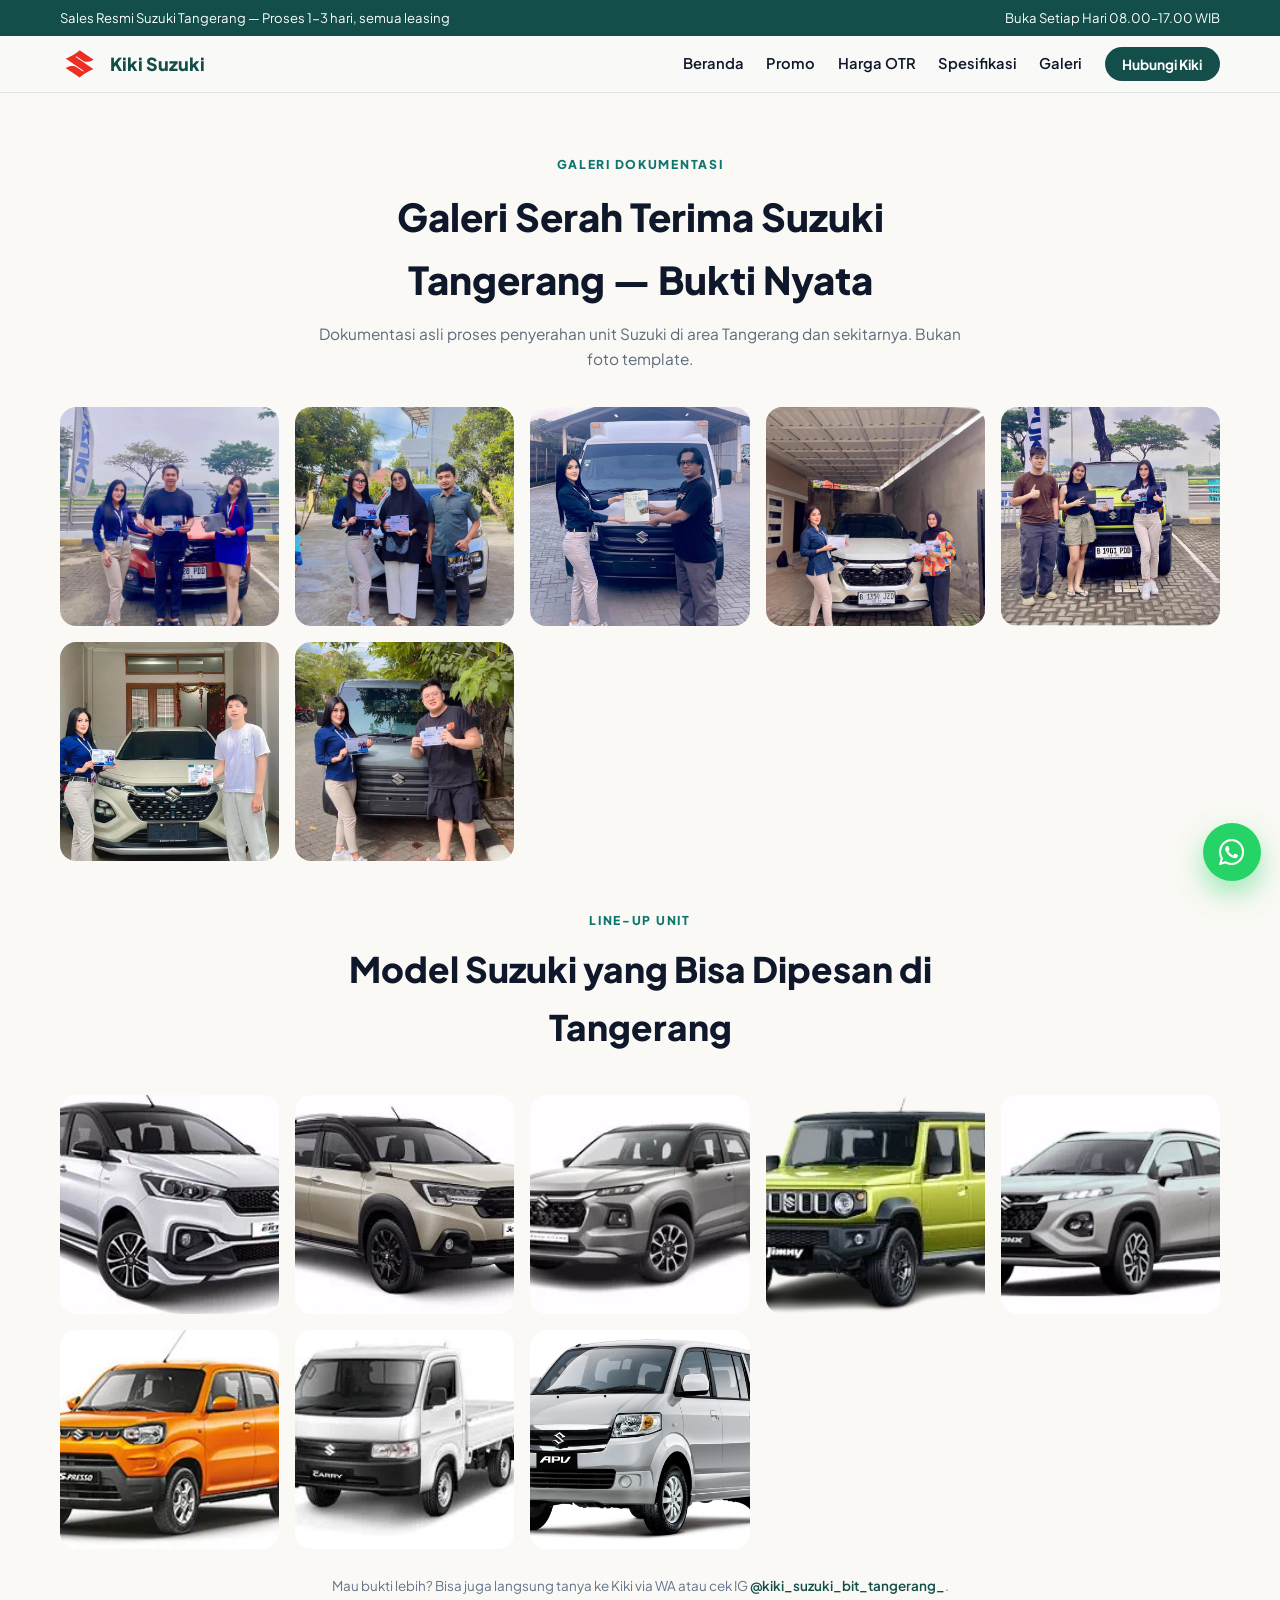
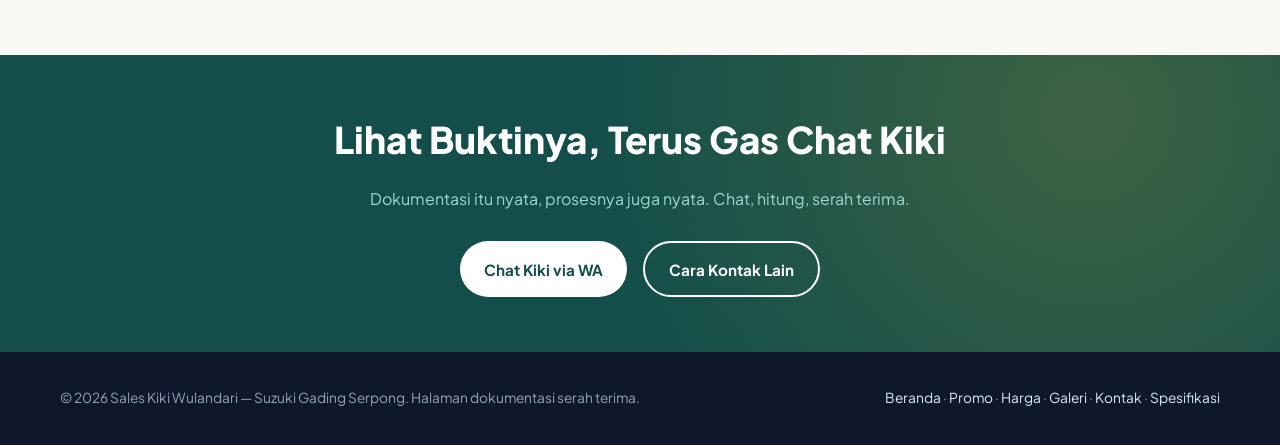
==== galeri/index.html @ 9ea6d1e5 "feat: final SEO & Fase 2 copywriting - title meta desc keywords + promo/harga/galeri/kontak updates " ====
<!DOCTYPE html>
<html lang="id">
<head>
    <meta charset="UTF-8" />
    <meta name="viewport" content="width=device-width, initial-scale=1.0"/>

    <title>Galeri Serah Terima Suzuki Tangerang | Kiki</title>
    <meta name="description" content="Galeri serah terima Suzuki Tangerang oleh sales resmi Kiki Wulandari. Bukti kredit nyata area Tangerang. WA 0812-9979-2420." />

    <meta property="og:title" content="Galeri Serah Terima Suzuki Tangerang - Kiki" />
    <meta property="og:description" content="Dokumentasi asli serah terima unit Suzuki Tangerang. Bukti nyata bareng Kiki Wulandari." />
    <meta property="og:image" content="https://suzukibuanaindomobiltrada.com/assets/img/bukti1.webp" />
    <meta property="og:url" content="https://suzukibuanaindomobiltrada.com/galeri/" />
    <meta property="og:type" content="website" />

    <meta name="keywords" content="galeri suzuki tangerang, bukti sales suzuki tangerang, serah terima suzuki tangerang, sales suzuki terpercaya, promo menarik, promo terbaru" />

    <meta name="geo.region" content="ID-BT" />
    <meta name="geo.placename" content="Tangerang, Banten" />
    <meta name="geo.position" content="-6.2489;106.6234" />
    <meta name="ICBM" content="-6.2489, 106.6234" />

    <link rel="canonical" href="https://suzukibuanaindomobiltrada.com/galeri/" />
    <meta name="robots" content="index, follow" />

    <link rel="icon" href="/assets/img/favicon.png" type="image/png">
    <link rel="apple-touch-icon" href="/assets/img/favicon.png">
    <link rel="shortcut icon" href="/assets/img/favicon.png" type="image/png">
    <link rel="icon" href="/assets/img/favicon.ico">

    <link rel="preconnect" href="https://fonts.googleapis.com">
    <link rel="preconnect" href="https://fonts.gstatic.com" crossorigin>
    <link href="https://fonts.googleapis.com/css2?family=Plus+Jakarta+Sans:wght@400;500;600;700;800&display=swap" rel="stylesheet">
    <link href='https://unpkg.com/boxicons@2.1.4/css/boxicons.min.css' rel='stylesheet'>
    <link rel="stylesheet" href="/assets/css/style.css">
</head>
<body>

    <div class="kw-topbar">
        <div class="kw-wrap">
            <span>Sales Resmi Suzuki Tangerang &mdash; Proses 1-3 hari, semua leasing</span>
            <span>Buka Setiap Hari 08.00&ndash;17.00 WIB</span>
        </div>
    </div>

    <nav class="kw-nav">
        <div class="kw-wrap">
            <a href="/" class="kw-brand"><img loading="lazy" src="/assets/img/logosuzuki.webp" alt="Logo Suzuki resmi" /> Kiki Suzuki</a>
            <button class="kw-burger" aria-label="Menu" onclick="document.getElementById('kwMenu').classList.toggle('kw-open')">&#9776;</button>
            <ul class="kw-menu" id="kwMenu">
                <li><a href="/">Beranda</a></li>
                <li><a href="/promo/">Promo</a></li>
                <li><a href="/harga/">Harga OTR</a></li>
                <li><a href="/spesifikasi/">Spesifikasi</a></li>
                <li><a href="/galeri/" aria-current="page">Galeri</a></li>
                <li><a href="/kontak/" class="kw-cta" style="color: white">Hubungi Kiki</a></li>
            </ul>
        </div>
    </nav>

    <section class="kw-sec">
        <div class="kw-wrap">
            <div class="kw-page-head kw-reveal">
                <span class="kw-eyebrow">Galeri Dokumentasi</span>
                <h1>Galeri Serah Terima Suzuki Tangerang — Bukti Nyata</h1>
                <p>Dokumentasi asli proses penyerahan unit Suzuki di area Tangerang dan sekitarnya. Bukan foto template.</p>
            </div>

            <div class="kw-proof kw-reveal">
                <img loading="lazy" src="/assets/img/bukti1.webp" alt="📋 Serah Terima Resmi unit Suzuki di Tangerang bareng Kiki" />
                <img loading="lazy" src="/assets/img/bukti2.webp" alt="Foto pelanggan serah terima Suzuki Tangerang bersama Kiki" />
                <img loading="lazy" src="/assets/img/bukti3.webp" alt="Momen serah terima unit Suzuki area Tangerang Kiki" />
                <img loading="lazy" src="/assets/img/bukti4.webp" alt="Bukti serah terima Suzuki pelanggan Kiki Tangerang" />
                <img loading="lazy" src="/assets/img/bukti5.webp" alt="Foto serah terima mobil Suzuki di Tangerang Kiki" />
                <img loading="lazy" src="/assets/img/bukti6.webp" alt="Dokumentasi penyerahan unit Suzuki Tangerang Kiki" />
                <img loading="lazy" src="/assets/img/bukti7.webp" alt="📋 Serah Terima Resmi unit Suzuki bareng Kiki di Tangerang" />
            </div>

            <div class="kw-sec-head kw-reveal" style="margin-top:2.8rem;">
                <span class="kw-eyebrow">Line-up Unit</span>
                <h2>Model Suzuki yang Bisa Dipesan di Tangerang</h2>
            </div>
            <div class="kw-proof kw-reveal">
                <img loading="lazy" src="/assets/img/kiki-ertiga-gadingserpong.webp" alt="Suzuki Ertiga Hybrid kredit Tangerang Kiki" />
                <img loading="lazy" src="/assets/img/kiki-xl7-gadingserpong.webp" alt="Suzuki XL7 Tangerang Kiki" />
                <img loading="lazy" src="/assets/img/kiki-grand-vitara-gadingserpong.webp" alt="Suzuki Grand Vitara Tangerang Kiki" />
                <img loading="lazy" src="/assets/img/kiki-jimny-gadingserpong.webp" alt="Suzuki Jimny Tangerang Kiki" />
                <img loading="lazy" src="/assets/img/kiki-fronx-gadingserpong.webp" alt="Suzuki Fronx Tangerang Kiki" />
                <img loading="lazy" src="/assets/img/kiki-s-presso-gadingserpong.webp" alt="Suzuki S-Presso Tangerang Kiki" />
                <img loading="lazy" src="/assets/img/kiki-carry-pickup-gadingserpong.webp" alt="Suzuki Carry Pick Up Tangerang Kiki" />
                <img loading="lazy" src="/assets/img/kiki-apv-gadingserpong.webp" alt="Suzuki APV MPV Tangerang Kiki" />
            </div>

            <p class="kw-price-note" style="margin-top:1.6rem;">Mau bukti lebih? Bisa juga langsung tanya ke Kiki via WA atau cek IG <a href="https://instagram.com/kiki_suzuki_bit_tangerang_" target="_blank" rel="noopener" style="color:var(--kw-teal);font-weight:600;">@kiki_suzuki_bit_tangerang_</a>.</p>
        </div>
    </section>

    <section class="kw-contact">
        <div class="kw-wrap">
            <h2 class="kw-reveal">Lihat Buktinya, Terus Gas Chat Kiki</h2>
            <p class="kw-reveal">Dokumentasi itu nyata, prosesnya juga nyata. Chat, hitung, serah terima.</p>
            <div class="kw-contact-links kw-reveal">
                <a class="kw-btn kw-btn-light" href="https://wa.me/6281299792420?text=hallo%20kak%20Kiki%2C%20mau%20tanya%20untuk%20unit%20suzukinya" target="_blank" rel="noopener">Chat Kiki via WA</a>
                <a class="kw-btn kw-btn-ghost" href="/kontak/" style="border-color:#fff;color:#fff;">Cara Kontak Lain</a>
            </div>
        </div>
    </section>

    <footer class="kw-foot">
        <div class="kw-wrap">
            <div>&copy; 2026 Sales Kiki Wulandari &mdash; Suzuki Gading Serpong. Halaman dokumentasi serah terima.</div>
            <div><a href="/">Beranda</a> &middot; <a href="/promo/">Promo</a> &middot; <a href="/harga/">Harga</a> &middot; <a href="/galeri/">Galeri</a> &middot; <a href="/kontak/">Kontak</a> &middot; <a href="/spesifikasi/">Spesifikasi</a></div>
        </div>
    </footer>

    <a class="kw-wa-float" href="https://wa.me/6281299792420?text=hallo%20kak%20Kiki%2C%20mau%20tanya%20untuk%20unit%20suzukinya%20Tangerang" target="_blank" rel="noopener" aria-label="Chat WhatsApp Kiki">
        <i class="bx bxl-whatsapp"></i>
    </a>

    <script type="application/ld+json">
    {
        "@context": "https://schema.org",
        "@type": "AutoDealer",
        "name": "Sales Suzuki Gading Serpong - Kiki Wulandari",
        "image": "https://suzukibuanaindomobiltrada.com/assets/img/kiki-suzukigadingserpong.webp",
        "url": "https://suzukibuanaindomobiltrada.com/",
        "telephone": "+6281299792420",
        "priceRange": "Rp 150.000.000 - Rp 500.000.000",
        "address": {
            "@type": "PostalAddress",
            "addressLocality": "Tangerang",
            "addressRegion": "Banten",
            "postalCode": "15157",
            "addressCountry": "ID"
        },
        "geo": {
            "@type": "GeoCoordinates",
            "latitude": -6.2489,
            "longitude": 106.6234
        },
        "openingHours": "Mo-Su 08:00-17:00",
        "areaServed": [
            { "@type": "City", "name": "Tangerang" },
            { "@type": "City", "name": "Cikupa" },
            { "@type": "City", "name": "Jakarta Utara" },
            { "@type": "City", "name": "Bekasi" },
            { "@type": "City", "name": "Ciledug" },
            { "@type": "City", "name": "Karawaci" },
            { "@type": "City", "name": "Balaraja" }
        ]
    }
    </script>

    <script src="/assets/js/main.js"></script>
</body>
</html>
---- assets/css/style.css ----
:root {
    --kw-ink: #0f172a;
    --kw-teal: #134e4a;
    --kw-teal-soft: #0f766e;
    --kw-gold: #fbbf24;
    --kw-cream: #faf9f5;
    --kw-mist: #eef2f1;
    --kw-line: #dde5e3;
}
* { margin:0; padding:0; box-sizing:border-box; }
html { scroll-behavior:smooth; }
body { font-family:'Plus Jakarta Sans', sans-serif; color:#29313c; background:var(--kw-cream); line-height:1.65; }
img { max-width:100%; display:block; }
a { text-decoration:none; color:inherit; }
.kw-wrap { width:92%; max-width:1160px; margin-inline:auto; }

.kw-topbar { background:var(--kw-teal); color:#fff; font-size:.82rem; padding:.45rem 0; }
.kw-topbar .kw-wrap { display:flex; justify-content:space-between; gap:12px; flex-wrap:wrap; }
.kw-topbar span { display:inline-flex; align-items:center; gap:6px; }

.kw-nav { position:sticky; top:0; z-index:50; background:rgba(249,250,247,.92); backdrop-filter:blur(10px); border-bottom:1px solid var(--kw-line); }
.kw-nav .kw-wrap { display:flex; align-items:center; justify-content:space-between; padding:.8rem 0; }
.kw-brand { display:flex; align-items:center; gap:.6rem; font-weight:800; font-size:1.12rem; color:var(--kw-teal); }
.kw-brand img { height:30px; width:auto; }
.kw-menu { display:flex; gap:1.4rem; list-style:none; font-weight:600; font-size:.92rem; }
.kw-menu a { color:var(--kw-ink); transition:.25s; }
.kw-menu a:hover { color:var(--kw-teal-soft); }
.kw-cta { background:var(--kw-teal); color:#fff; padding:.55rem 1.1rem; border-radius:999px; font-weight:700; font-size:.86rem; transition:.25s; }
.kw-cta:hover { background:var(--kw-teal-soft); }
.kw-burger { display:none; background:none; border:0; font-size:1.6rem; color:var(--kw-teal); cursor:pointer; }

.kw-hero { padding:3.4rem 0 4rem; overflow:hidden; }
.kw-hero .kw-wrap { display:grid; grid-template-columns:1.05fr .95fr; gap:2.6rem; align-items:center; }
.kw-hero-badge { display:inline-block; background:var(--kw-mist); color:var(--kw-teal); border:1px solid var(--kw-line); border-radius:999px; padding:.3rem .9rem; font-size:.8rem; font-weight:700; margin-bottom:1.1rem; }
.kw-hero h1 { font-size:clamp(1.9rem, 4.4vw, 3.1rem); font-weight:800; color:var(--kw-ink); line-height:1.18; margin-bottom:1rem; }
.kw-hero h1 span { color:var(--kw-teal-soft); }
.kw-hero p { color:#52606d; max-width:52ch; margin-bottom:1.6rem; }
.kw-hero-actions { display:flex; gap:.9rem; flex-wrap:wrap; }
.kw-btn { display:inline-flex; align-items:center; gap:.5rem; padding:.85rem 1.5rem; border-radius:999px; font-weight:700; font-size:.95rem; transition:.25s; }
.kw-btn-wa { background:#25d366; color:#fff; }
.kw-btn-wa:hover { transform:translateY(-2px); box-shadow:0 10px 24px rgba(37,211,102,.35); }
.kw-btn-ghost { border:2px solid var(--kw-teal); color:var(--kw-teal); }
.kw-btn-ghost:hover { background:var(--kw-teal); color:#fff; }
.kw-hero-media { position:relative; }
.kw-hero-media img { border-radius:26px; box-shadow:0 24px 60px rgba(15,23,42,.18); aspect-ratio:4/3; object-fit:cover; }
.kw-hero-float { position:absolute; left:-1.2rem; bottom:1.4rem; background:#fff; border-radius:16px; box-shadow:0 14px 34px rgba(15,23,42,.16); padding:.7rem 1.1rem; display:flex; gap:.7rem; align-items:center; }
.kw-hero-float img { border-radius:12px; object-fit:cover; }
.kw-hero-float b { font-size:1.25rem; color:var(--kw-teal); display:block; line-height:1.1; }
.kw-hero-float small { color:#64748b; font-size:.78rem; }

.kw-strip { background:var(--kw-teal); color:#fff; }
.kw-strip .kw-wrap { display:grid; grid-template-columns:repeat(3,1fr); gap:1rem; padding:1.4rem 0; text-align:center; }
.kw-strip b { font-size:1.35rem; color:var(--kw-gold); display:block; }
.kw-strip small { font-size:.84rem; opacity:.92; }

.kw-sec { padding:3.6rem 0; }
.kw-sec-head { text-align:center; max-width:640px; margin:0 auto 2.4rem; }
.kw-eyebrow { text-transform:uppercase; letter-spacing:.14em; font-size:.76rem; font-weight:800; color:var(--kw-teal-soft); }
.kw-sec-head h2 { font-size:clamp(1.55rem,3vw,2.2rem); color:var(--kw-ink); font-weight:800; margin:.5rem 0 .6rem; }
.kw-sec-head p { color:#5b6b7b; font-size:.96rem; }

.kw-reasons { display:grid; grid-template-columns:repeat(auto-fit,minmax(240px,1fr)); gap:1.2rem; }
.kw-reason { background:#fff; border:1px solid var(--kw-line); border-radius:18px; padding:1.4rem 1.3rem; transition:.28s; }
.kw-reason:hover { transform:translateY(-5px); box-shadow:0 16px 34px rgba(15,23,42,.1); }
.kw-reason i { font-style:normal; font-size:1.2rem; }
.kw-reason b { display:block; color:var(--kw-ink); font-size:1.02rem; margin:.7rem 0 .3rem; }
.kw-reason p { font-size:.88rem; color:#64748b; }

.kw-list { display:flex; flex-direction:column; gap:.8rem; }
.kw-model-row { display:flex; align-items:center; justify-content:space-between; gap:1rem; flex-wrap:wrap; background:#fff; border:1px solid var(--kw-line); border-radius:14px; padding:1.1rem 1.3rem; transition:.25s; }
.kw-model-row:hover { border-color:var(--kw-teal-soft); box-shadow:0 10px 24px rgba(15,23,42,.08); }
.kw-model-row h3 { font-size:1.05rem; color:var(--kw-ink); font-weight:800; }
.kw-model-row ul { list-style:none; display:flex; gap:1rem; flex-wrap:wrap; font-size:.85rem; color:#52606d; }
.kw-model-row ul li::before { content:"✓ "; color:var(--kw-teal-soft); font-weight:800; }
.kw-model-row a { background:var(--kw-teal); color:#fff; padding:.55rem 1.1rem; border-radius:999px; font-weight:700; font-size:.85rem; white-space:nowrap; transition:.25s; }
.kw-model-row a:hover { background:var(--kw-teal-soft); }
.kw-model-row img { width:104px; height:68px; object-fit:cover; border-radius:10px; flex:0 0 auto; }
.kw-thumb { width:52px; height:36px; object-fit:cover; border-radius:6px; vertical-align:middle; margin-right:.5rem; display:inline-block; }

.kw-price { background:#fff; }
.kw-price table { width:100%; border-collapse:collapse; background:#fff; border-radius:18px; overflow:hidden; box-shadow:0 10px 30px rgba(15,23,42,.08); }
.kw-price th { background:var(--kw-teal); color:#fff; text-align:left; padding:.9rem 1.1rem; font-size:.9rem; }
.kw-price td { padding:.85rem 1.1rem; border-bottom:1px solid var(--kw-mist); font-size:.93rem; }
.kw-price tr:nth-child(even) td { background:#f8faf9; }
.kw-price td { vertical-align:middle; }
.kw-price td:first-child { font-weight:600; color:var(--kw-ink); white-space:nowrap; }
.kw-price tbody tr:hover td { background:var(--kw-teal-soft); }
.kw-price-note { margin-top:1rem; font-size:.84rem; color:#64748b; text-align:center; }

.kw-proof { display:grid; grid-template-columns:repeat(auto-fit,minmax(190px,1fr)); gap:1rem; }
.kw-proof img { width:100%; aspect-ratio:1/1; object-fit:cover; border-radius:16px; transition:.3s; }
.kw-proof img:hover { transform:scale(1.03); box-shadow:0 16px 36px rgba(15,23,42,.18); }

.kw-lokal { display:grid; grid-template-columns:1fr 1fr; gap:2rem; align-items:center; }
.kw-lokal-card { background:#fff; border-radius:20px; padding:1.8rem; border:1px solid var(--kw-line); }
.kw-lokal-card h3 { color:var(--kw-ink); font-size:1.25rem; margin-bottom:1rem; }
.kw-lokal-card p { font-size:.92rem; color:#52606d; margin-bottom:.6rem; display:flex; gap:.6rem; }
.kw-lokal-map { border-radius:20px; overflow:hidden; box-shadow:0 16px 40px rgba(15,23,42,.14); line-height:0; }
.kw-lokal-map iframe { width:100%; height:100%; min-height:330px; border:0; }

.kw-contact { background:var(--kw-teal); position:relative; overflow:hidden; }
.kw-contact::before { content:""; position:absolute; inset:0; background:radial-gradient(circle at 85% 20%, rgba(251,191,36,.18), transparent 45%); }
.kw-contact .kw-wrap { position:relative; text-align:center; padding:3.4rem 0; max-width:720px; }
.kw-contact h2 { color:#fff; font-size:clamp(1.6rem,3.2vw,2.3rem); font-weight:800; }
.kw-contact p { color:#9fd8d2; margin:1rem 0 1.8rem; }
.kw-contact-links { display:flex; gap:1rem; justify-content:center; flex-wrap:wrap; }
.kw-btn-light { background:#fff; color:var(--kw-teal); }
.kw-btn-light:hover { transform:translateY(-2px); box-shadow:0 10px 24px rgba(0,0,0,.25); }

.kw-foot { background:var(--kw-ink); color:#94a3b8; padding:2.2rem 0; font-size:.86rem; }
.kw-foot .kw-wrap { display:flex; justify-content:space-between; gap:1.4rem; flex-wrap:wrap; }
.kw-foot a { color:#dbeafe; }

.kw-wa-float { position:fixed; right:1.2rem; bottom:1.2rem; z-index:60; width:58px; height:58px; border-radius:50%; background:#25d366; color:#fff; display:grid; place-items:center; box-shadow:0 12px 28px rgba(37,211,102,.45); transition:.25s; }
.kw-wa-float:hover { transform:scale(1.08); }
.kw-wa-float svg { width:30px; height:30px; fill:#fff; }
.kw-wa-float .bx { font-size:34px; line-height:1; color:#fff; }

.kw-reveal { opacity:0; transform:translateY(22px); transition:opacity .8s ease, transform .8s ease; }
.kw-reveal.kw-in { opacity:1; transform:none; }

@media (max-width:900px) {
    .kw-hero .kw-wrap { grid-template-columns:1fr; }
    .kw-hero-media { order:-1; }
    .kw-menu { display:none; position:absolute; top:100%; left:0; right:0; background:#fff; flex-direction:column; padding:1rem 6%; border-bottom:1px solid var(--kw-line); box-shadow:0 24px 40px rgba(15,23,42,.14); }
    .kw-menu.kw-open { display:flex; }
    .kw-burger { display:block; }
    .kw-strip .kw-wrap { grid-template-columns:1fr; gap:.8rem; }
    .kw-lokal { grid-template-columns:1fr; }
}
@media (max-width:520px) {
    .kw-topbar .kw-wrap { justify-content:center; }
}
.kw-page-head { text-align:center; max-width:660px; margin:0 auto 2.2rem; }
.kw-page-head h1 { font-size:clamp(1.7rem,3.2vw,2.4rem); color:var(--kw-ink); font-weight:800; margin:.5rem 0 .6rem; }
.kw-page-head p { color:#5b6b7b; font-size:.96rem; }
.kw-banner { display:grid; grid-template-columns:repeat(auto-fit,minmax(220px,1fr)); gap:1rem; margin:0 auto 2.2rem; }
.kw-banner div { background:#fff; border:1px solid var(--kw-line); border-radius:16px; padding:1.2rem; text-align:center; }
.kw-banner b { color:var(--kw-teal); font-size:1.05rem; display:block; margin-bottom:.3rem; }
.kw-banner span { color:#64748b; font-size:.85rem; }
.kw-flyer { background:#fff; border:1px solid var(--kw-line); border-radius:20px; padding:1.4rem; max-width:760px; margin:0 auto 2.2rem; text-align:center; position:relative; }
.kw-flyer img { width:100%; max-width:560px; margin:0 auto; border-radius:16px; box-shadow:0 14px 34px rgba(15,23,42,.14); }
.kw-flyer-badge { position:absolute; top:1rem; right:1rem; background:var(--kw-gold); color:var(--kw-ink); font-size:.76rem; font-weight:800; padding:.35rem .8rem; border-radius:999px; }
.kw-flyer p { margin:.9rem 0 1rem; color:#52606d; font-size:.93rem; }
.kw-flyer a { display:inline-block; background:var(--kw-teal); color:#fff; padding:.7rem 1.5rem; border-radius:999px; font-weight:700; font-size:.9rem; transition:.25s; }
.kw-flyer a:hover { background:var(--kw-teal-soft); }
.kw-calc { background:#fff; border:1px solid var(--kw-line); border-radius:18px; padding:1.6rem 1.5rem; max-width:600px; margin:0 auto; }
.kw-calc label { display:block; font-size:.84rem; font-weight:600; color:#52606d; margin:.8rem 0 .35rem; }
.kw-calc input, .kw-calc select { width:100%; padding:.7rem .9rem; border:1px solid var(--kw-line); border-radius:10px; font:inherit; background:#fbfbf8; }
.kw-calc .kw-btn { margin-top:1.2rem; width:100%; justify-content:center; border:0; cursor:pointer; }
.kw-calc-out { margin-top:1.2rem; background:var(--kw-mist); border-radius:12px; padding:1rem 1.1rem; font-size:.92rem; line-height:1.9; color:var(--kw-ink); }
.kw-calc-out b { color:var(--kw-teal); }
.kw-preview { display:flex; flex-direction:column; gap:.8rem; }
.kw-link-more { text-align:center; margin-top:1.6rem; }
.kw-models { display:grid; grid-template-columns:repeat(auto-fit,minmax(250px,1fr)); gap:1.2rem; }
.kw-model-card { background:#fff; border:1px solid var(--kw-line); border-radius:18px; overflow:hidden; display:flex; flex-direction:column; transition:.28s; }
.kw-model-card:hover { transform:translateY(-5px); box-shadow:0 18px 38px rgba(15,23,42,.12); }
.kw-model-card img { aspect-ratio:16/10; object-fit:cover; width:100%; }
.kw-model-card-body { padding:1.1rem 1.2rem 1.3rem; display:flex; flex-direction:column; gap:.6rem; flex:1; }
.kw-model-card-body h3 { font-size:1.08rem; color:var(--kw-ink); font-weight:800; }
.kw-model-card-body ul { list-style:none; display:flex; flex-wrap:wrap; gap:.35rem .9rem; font-size:.82rem; color:#52606d; }
.kw-model-card-body ul li::before { content:"✓ "; color:var(--kw-teal-soft); font-weight:800; }
.kw-model-card-body a { margin-top:auto; background:var(--kw-teal); color:#fff; text-align:center; padding:.6rem; border-radius:999px; font-weight:700; font-size:.85rem; transition:.25s; }
.kw-model-card-body a:hover { background:var(--kw-teal-soft); }
.kw-social { display:flex; gap:1rem; justify-content:center; flex-wrap:wrap; }
.kw-social-card { display:flex; flex-direction:column; align-items:center; gap:.4rem; background:#fff; border:1px solid var(--kw-line); border-radius:18px; padding:1.5rem 1.6rem; min-width:190px; transition:.25s; }
.kw-social-card:hover { transform:translateY(-4px); box-shadow:0 14px 30px rgba(15,23,42,.1); }
.kw-ic { width:54px; height:54px; border-radius:50%; background:var(--kw-mist); display:grid; place-items:center; font-size:1.7rem; color:var(--kw-teal); }
.kw-social-card b { color:var(--kw-ink); font-size:.92rem; text-align:center; }
.kw-social-card small { color:#64748b; font-size:.78rem; }
.kw-lokal-card i { color:var(--kw-teal-soft); font-size:1.2rem; line-height:1; }
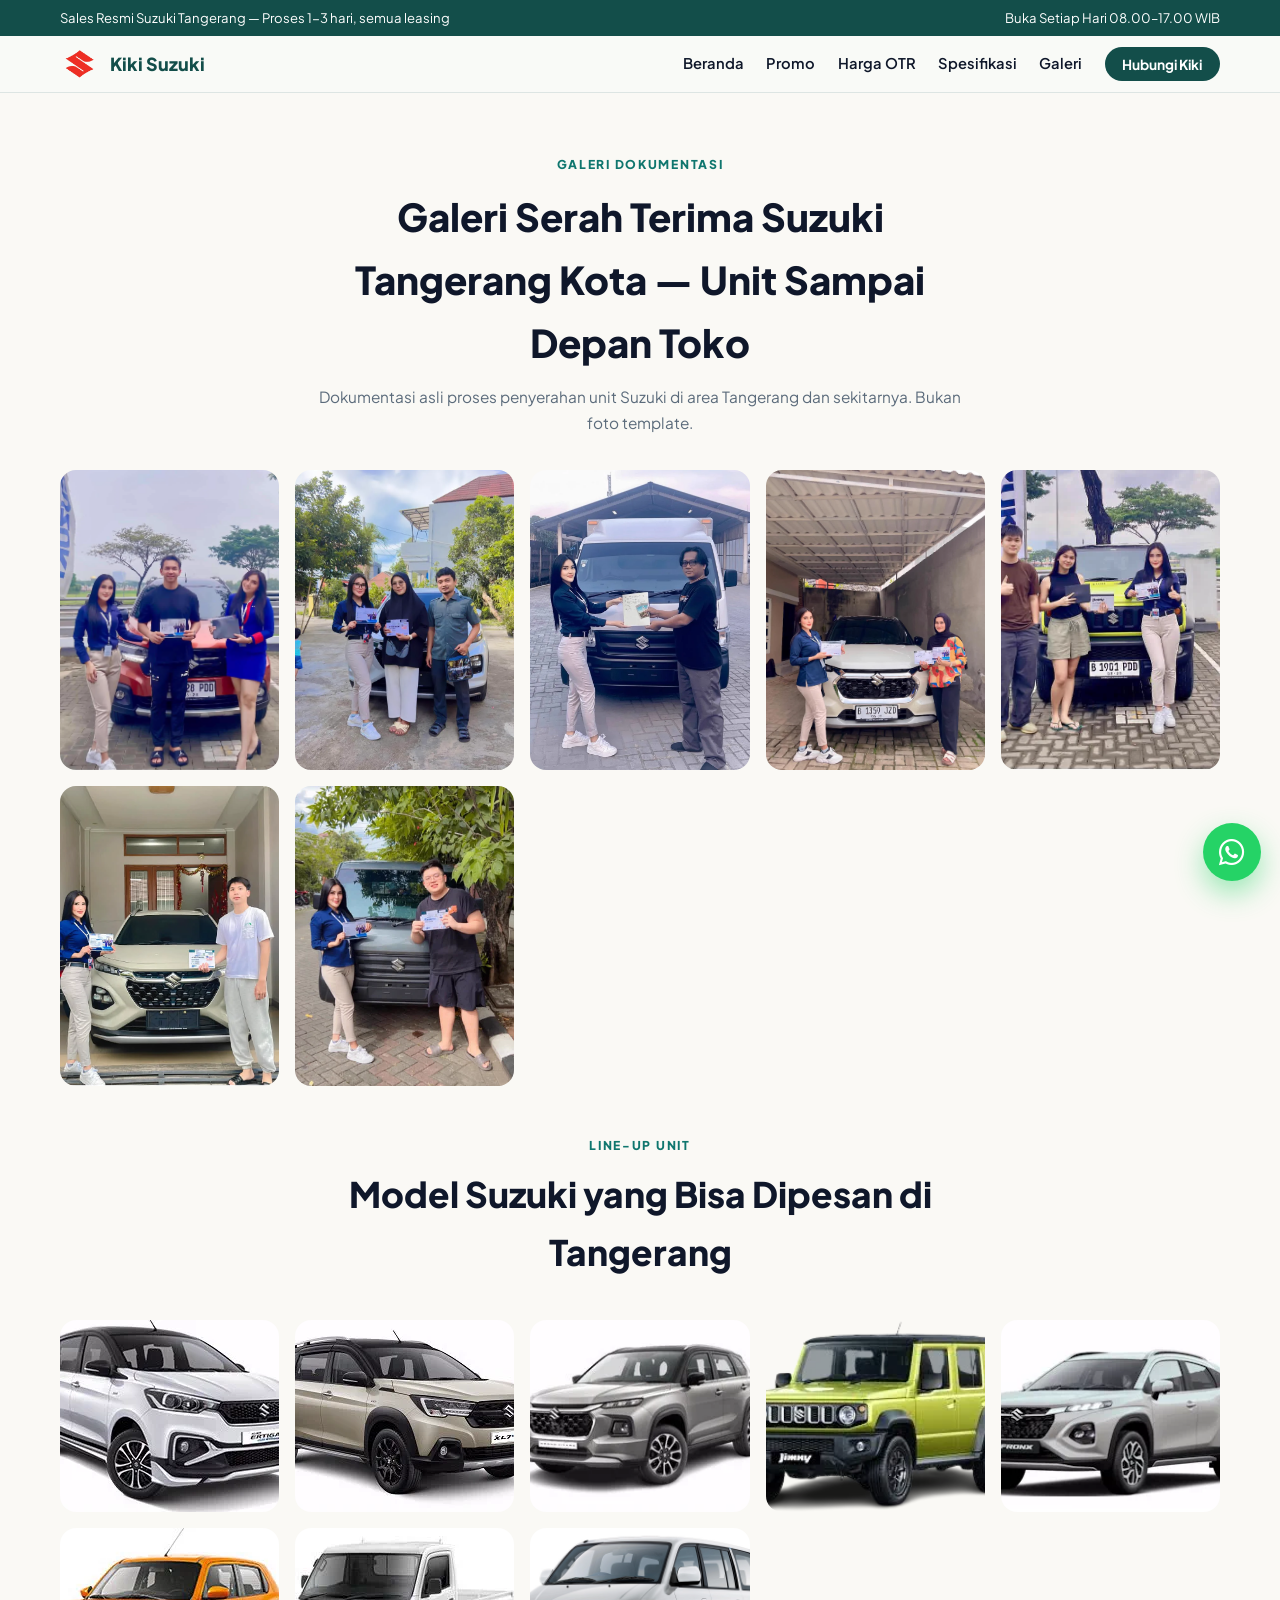
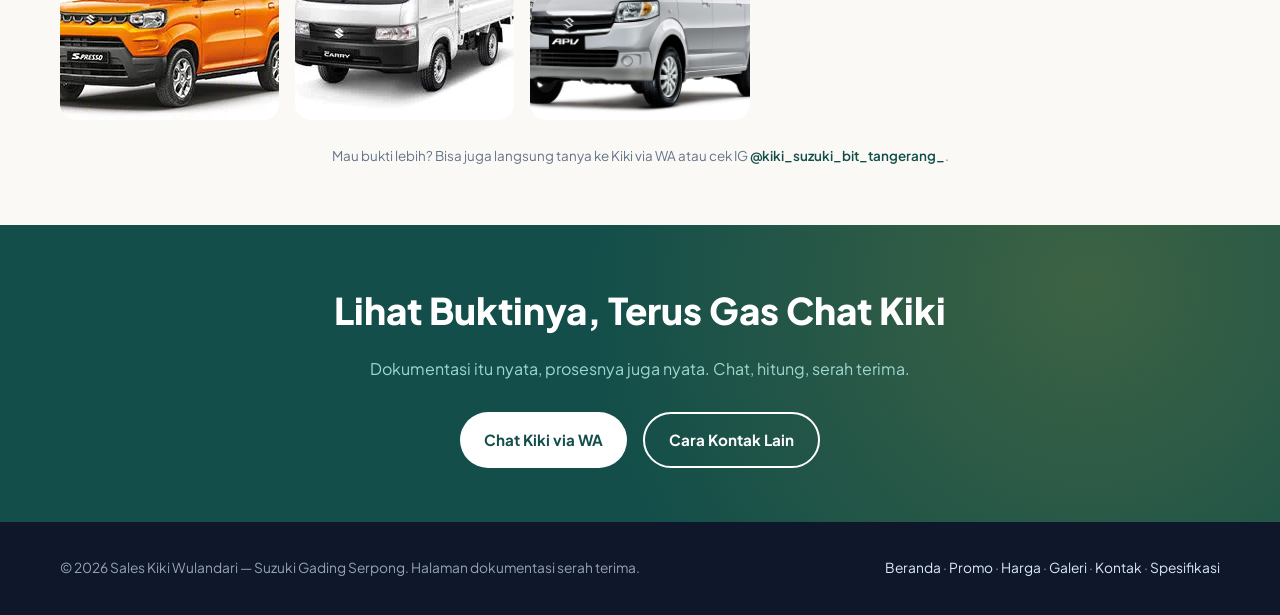
==== commit e73350bc: "optimize seo" ====
--- a/galeri/index.html
+++ b/galeri/index.html
@@ -2,7 +2,11 @@
 <html lang="id">
 <head>
     <meta charset="UTF-8" />
-    <meta name="viewport" content="width=device-width, initial-scale=1.0"/>
+    <meta name="viewport" content="width=device-width, initial-scale=1.0, viewport-fit=cover"/>
+    <meta name="theme-color" content="#134e4a">
+    <meta name="mobile-web-app-capable" content="yes">
+    <meta name="apple-mobile-web-app-capable" content="yes">
+    <meta name="apple-mobile-web-app-status-bar-style" content="default">
 
     <title>Galeri Serah Terima Suzuki Tangerang | Kiki</title>
     <meta name="description" content="Galeri serah terima Suzuki Tangerang oleh sales resmi Kiki Wulandari. Bukti kredit nyata area Tangerang. WA 0812-9979-2420." />
@@ -13,10 +17,10 @@
     <meta property="og:url" content="https://suzukibuanaindomobiltrada.com/galeri/" />
     <meta property="og:type" content="website" />
 
-    <meta name="keywords" content="galeri suzuki tangerang, bukti sales suzuki tangerang, serah terima suzuki tangerang, sales suzuki terpercaya, promo menarik, promo terbaru" />
+    <meta name="keywords" content="suzuki gading serpong, galeri suzuki gading serpong, serah terima suzuki gading serpong, suzuki xl7, suzuki jimny, suzuki fronx" />
 
     <meta name="geo.region" content="ID-BT" />
-    <meta name="geo.placename" content="Tangerang, Banten" />
+    <meta name="geo.placename" content="Tangerang Kota, Banten" />
     <meta name="geo.position" content="-6.2489;106.6234" />
     <meta name="ICBM" content="-6.2489, 106.6234" />
 
@@ -33,6 +37,7 @@
     <link href="https://fonts.googleapis.com/css2?family=Plus+Jakarta+Sans:wght@400;500;600;700;800&display=swap" rel="stylesheet">
     <link href='https://unpkg.com/boxicons@2.1.4/css/boxicons.min.css' rel='stylesheet'>
     <link rel="stylesheet" href="/assets/css/style.css">
+    <link rel="stylesheet" href="/assets/css/app-mobile.css">
 </head>
 <body>
 
@@ -45,7 +50,7 @@
 
     <nav class="kw-nav">
         <div class="kw-wrap">
-            <a href="/" class="kw-brand"><img loading="lazy" src="/assets/img/logosuzuki.webp" alt="Logo Suzuki resmi" /> Kiki Suzuki</a>
+            <a href="/" class="kw-brand"><img width="30" height="30" loading="eager" src="/assets/img/logosuzuki.webp" alt="Logo Suzuki resmi" /> Kiki Suzuki</a>
             <button class="kw-burger" aria-label="Menu" onclick="document.getElementById('kwMenu').classList.toggle('kw-open')">&#9776;</button>
             <ul class="kw-menu" id="kwMenu">
                 <li><a href="/">Beranda</a></li>
@@ -62,18 +67,18 @@
         <div class="kw-wrap">
             <div class="kw-page-head kw-reveal">
                 <span class="kw-eyebrow">Galeri Dokumentasi</span>
-                <h1>Galeri Serah Terima Suzuki Tangerang — Bukti Nyata</h1>
+                <h1>Galeri Serah Terima Suzuki Tangerang Kota — Unit Sampai Depan Toko</h1>
                 <p>Dokumentasi asli proses penyerahan unit Suzuki di area Tangerang dan sekitarnya. Bukan foto template.</p>
             </div>
 
             <div class="kw-proof kw-reveal">
-                <img loading="lazy" src="/assets/img/bukti1.webp" alt="📋 Serah Terima Resmi unit Suzuki di Tangerang bareng Kiki" />
-                <img loading="lazy" src="/assets/img/bukti2.webp" alt="Foto pelanggan serah terima Suzuki Tangerang bersama Kiki" />
-                <img loading="lazy" src="/assets/img/bukti3.webp" alt="Momen serah terima unit Suzuki area Tangerang Kiki" />
-                <img loading="lazy" src="/assets/img/bukti4.webp" alt="Bukti serah terima Suzuki pelanggan Kiki Tangerang" />
-                <img loading="lazy" src="/assets/img/bukti5.webp" alt="Foto serah terima mobil Suzuki di Tangerang Kiki" />
-                <img loading="lazy" src="/assets/img/bukti6.webp" alt="Dokumentasi penyerahan unit Suzuki Tangerang Kiki" />
-                <img loading="lazy" src="/assets/img/bukti7.webp" alt="📋 Serah Terima Resmi unit Suzuki bareng Kiki di Tangerang" />
+                <img width="400" height="300" loading="lazy" src="/assets/img/bukti1.webp" alt="📋 Serah Terima Resmi unit Suzuki di Tangerang bareng Kiki" />
+                <img width="400" height="300" loading="lazy" src="/assets/img/bukti2.webp" alt="Foto pelanggan serah terima Suzuki Tangerang bersama Kiki" />
+                <img width="400" height="300" loading="lazy" src="/assets/img/bukti3.webp" alt="Momen serah terima unit Suzuki area Tangerang Kiki" />
+                <img width="400" height="300" loading="lazy" src="/assets/img/bukti4.webp" alt="Bukti serah terima Suzuki pelanggan Kiki Tangerang" />
+                <img width="400" height="300" loading="lazy" src="/assets/img/bukti5.webp" alt="Foto serah terima mobil Suzuki di Tangerang Kiki" />
+                <img width="400" height="300" loading="lazy" src="/assets/img/bukti6.webp" alt="Dokumentasi penyerahan unit Suzuki Tangerang Kiki" />
+                <img width="400" height="300" loading="lazy" src="/assets/img/bukti7.webp" alt="📋 Serah Terima Resmi unit Suzuki bareng Kiki di Tangerang" />
             </div>
 
             <div class="kw-sec-head kw-reveal" style="margin-top:2.8rem;">
@@ -81,14 +86,14 @@
                 <h2>Model Suzuki yang Bisa Dipesan di Tangerang</h2>
             </div>
             <div class="kw-proof kw-reveal">
-                <img loading="lazy" src="/assets/img/kiki-ertiga-gadingserpong.webp" alt="Suzuki Ertiga Hybrid kredit Tangerang Kiki" />
-                <img loading="lazy" src="/assets/img/kiki-xl7-gadingserpong.webp" alt="Suzuki XL7 Tangerang Kiki" />
-                <img loading="lazy" src="/assets/img/kiki-grand-vitara-gadingserpong.webp" alt="Suzuki Grand Vitara Tangerang Kiki" />
-                <img loading="lazy" src="/assets/img/kiki-jimny-gadingserpong.webp" alt="Suzuki Jimny Tangerang Kiki" />
-                <img loading="lazy" src="/assets/img/kiki-fronx-gadingserpong.webp" alt="Suzuki Fronx Tangerang Kiki" />
-                <img loading="lazy" src="/assets/img/kiki-s-presso-gadingserpong.webp" alt="Suzuki S-Presso Tangerang Kiki" />
-                <img loading="lazy" src="/assets/img/kiki-carry-pickup-gadingserpong.webp" alt="Suzuki Carry Pick Up Tangerang Kiki" />
-                <img loading="lazy" src="/assets/img/kiki-apv-gadingserpong.webp" alt="Suzuki APV MPV Tangerang Kiki" />
+                <img width="300" height="192" loading="lazy" src="/assets/img/kiki-ertiga-gadingserpong.webp" alt="Suzuki Ertiga Hybrid kredit Tangerang Kiki" />
+                <img width="300" height="192" loading="lazy" src="/assets/img/kiki-xl7-gadingserpong.webp" alt="Suzuki XL7 Tangerang Kiki" />
+                <img width="300" height="192" loading="lazy" src="/assets/img/kiki-grand-vitara-gadingserpong.webp" alt="Suzuki Grand Vitara Tangerang Kiki" />
+                <img width="300" height="192" loading="lazy" src="/assets/img/kiki-jimny-gadingserpong.webp" alt="Suzuki Jimny Tangerang Kiki" />
+                <img width="300" height="192" loading="lazy" src="/assets/img/kiki-fronx-gadingserpong.webp" alt="Suzuki Fronx Tangerang Kiki" />
+                <img width="300" height="192" loading="lazy" src="/assets/img/kiki-s-presso-gadingserpong.webp" alt="Suzuki S-Presso Tangerang Kiki" />
+                <img width="300" height="192" loading="lazy" src="/assets/img/kiki-carry-pickup-gadingserpong.webp" alt="Suzuki Carry Pick Up Tangerang Kiki" />
+                <img width="300" height="192" loading="lazy" src="/assets/img/kiki-apv-gadingserpong.webp" alt="Suzuki APV MPV Tangerang Kiki" />
             </div>
 
             <p class="kw-price-note" style="margin-top:1.6rem;">Mau bukti lebih? Bisa juga langsung tanya ke Kiki via WA atau cek IG <a href="https://instagram.com/kiki_suzuki_bit_tangerang_" target="_blank" rel="noopener" style="color:var(--kw-teal);font-weight:600;">@kiki_suzuki_bit_tangerang_</a>.</p>
@@ -128,6 +133,7 @@
         "priceRange": "Rp 150.000.000 - Rp 500.000.000",
         "address": {
             "@type": "PostalAddress",
+            "streetAddress": "Jl. Boulevard Kavling CBD No. 25-26, Kelapa Dua Raya",
             "addressLocality": "Tangerang",
             "addressRegion": "Banten",
             "postalCode": "15157",
@@ -140,17 +146,22 @@
         },
         "openingHours": "Mo-Su 08:00-17:00",
         "areaServed": [
-            { "@type": "City", "name": "Tangerang" },
-            { "@type": "City", "name": "Cikupa" },
-            { "@type": "City", "name": "Jakarta Utara" },
-            { "@type": "City", "name": "Bekasi" },
+            { "@type": "City", "name": "Tangerang Kota" },
             { "@type": "City", "name": "Ciledug" },
             { "@type": "City", "name": "Karawaci" },
-            { "@type": "City", "name": "Balaraja" }
+            { "@type": "City", "name": "Balaraja" },
+            { "@type": "City", "name": "Cikupa" }
         ]
     }
     </script>
 
     <script src="/assets/js/main.js"></script>
-</body>
+<nav class="kw-appbar" aria-label="Menu cepat">
+    <a href="/"><i class="bx bxs-home"></i><span>Home</span></a>
+    <a href="/promo/"><i class="bx bxs-megaphone"></i><span>Promo</span></a>
+    <a class="kw-wa" href="https://wa.me/6281299792420?text=hallo%20kak%20Kiki%2C%20mau%20tanya%20untuk%20unit%20suzukinya" target="_blank" rel="noopener"><i class="bx bxl-whatsapp"></i><span>Kiki</span></a>
+    <a href="/harga/"><i class="bx bx-purchase-tag-alt"></i><span>DP</span></a>
+    <a href="/galeri/"><i class="bx bxs-photo-album"></i><span>Galeri</span></a>
+</nav>
+<script>(function(){var p=location.pathname;document.querySelectorAll('.kw-appbar a').forEach(function(a){if(a.pathname===p)a.classList.add('kw-on')});})();</script></body>
 </html>
--- a/assets/css/style.css
+++ b/assets/css/style.css
@@ -168,4 +168,23 @@
 .kw-ic { width:54px; height:54px; border-radius:50%; background:var(--kw-mist); display:grid; place-items:center; font-size:1.7rem; color:var(--kw-teal); }
 .kw-social-card b { color:var(--kw-ink); font-size:.92rem; text-align:center; }
 .kw-social-card small { color:#64748b; font-size:.78rem; }
-.kw-lokal-card i { color:var(--kw-teal-soft); font-size:1.2rem; line-height:1; }+.kw-lokal-card i { color:var(--kw-teal-soft); font-size:1.2rem; line-height:1; }
+.kw-deadline { margin-top:.9rem; background:var(--kw-mist); border:1px dashed var(--kw-teal-soft); border-radius:12px; padding:.65rem 1rem; font-size:.88rem; color:var(--kw-ink); display:inline-block; }
+.kw-deadline b { color:#b45309; font-weight:800; }
+
+.kw-reviews { display:grid; grid-template-columns:repeat(auto-fit,minmax(250px,1fr)); gap:1.2rem; }
+.kw-review { background:var(--kw-cream); border:1px solid var(--kw-line); border-left:4px solid var(--kw-gold); border-radius:16px; padding:1.3rem 1.25rem; margin:0; display:flex; flex-direction:column; gap:.7rem; transition:.25s; }
+.kw-review:hover { transform:translateY(-4px); box-shadow:0 16px 34px rgba(15,23,42,.1); }
+.kw-stars { color:#f59e0b; letter-spacing:.15em; font-size:.95rem; }
+.kw-review blockquote { margin:0; color:#43504f; font-size:.92rem; line-height:1.75; font-style:italic; }
+.kw-review figcaption b { display:block; color:var(--kw-ink); font-size:.94rem; }
+.kw-review figcaption small { color:#64748b; font-size:.8rem; }
+
+.kw-quiz { background:var(--kw-cream); border:1px solid var(--kw-line); border-radius:18px; padding:1.6rem 1.5rem; max-width:600px; margin:0 auto; }
+.kw-quiz label { display:block; font-size:.84rem; font-weight:700; color:#52606d; margin:.9rem 0 .35rem; }
+.kw-quiz select { width:100%; padding:.7rem .9rem; border:1px solid var(--kw-line); border-radius:10px; font:inherit; background:#fff; }
+.kw-quiz .kw-btn { margin-top:1.3rem; width:100%; justify-content:center; border:0; cursor:pointer; }
+.kw-quiz-out { display:none; margin-top:1.2rem; background:#fff; border-left:4px solid var(--kw-gold); border-radius:12px; padding:1rem 1.1rem; font-size:.92rem; line-height:1.8; color:var(--kw-ink); }
+
+.kw-pills { display:flex; flex-wrap:wrap; gap:.7rem; justify-content:center; }
+.kw-pills span { background:#fff; border:1.5px solid var(--kw-teal-soft); color:var(--kw-teal); font-weight:700; font-size:.86rem; padding:.5rem 1.15rem; border-radius:999px; }
--- a/assets/css/app-mobile.css
+++ b/assets/css/app-mobile.css
@@ -0,0 +1,91 @@
+/* ============================================================
+   MODE APLIKASI MOBILE - Kiki Suzuki Tangerang
+   Karakter mobile: DOCK PIL MELAYANG (floating pill dock)
+   Semua aturan DIKUNCI di dalam media query.
+   Di desktop file ini tidak berefek apa pun.
+   ============================================================ */
+
+.kw-appbar { display: none; }
+
+@media (max-width: 900px) {
+
+    /* --- dasar rasa aplikasi --- */
+    html { -webkit-text-size-adjust: 100%; }
+    body {
+        padding-bottom: calc(104px + env(safe-area-inset-bottom, 0px));
+        overscroll-behavior-y: none;
+        -webkit-tap-highlight-color: transparent;
+    }
+    a, button, select, input, .kw-burger {
+        touch-action: manipulation;
+        -webkit-tap-highlight-color: transparent;
+    }
+
+    /* cegah iOS zoom saat fokus form */
+    input, select, textarea { font-size: 16px !important; }
+
+    /* CTA hero full-width ala app */
+    .kw-hero-actions { width: 100%; }
+    .kw-hero-actions .kw-btn {
+        display: flex !important;
+        width: 100%;
+        justify-content: center;
+        margin-bottom: 10px;
+    }
+
+    /* float WA lama disembunyikan - tombol emas di dock menggantikan */
+    .kw-wa-float { display: none; }
+
+    /* --- dock pil melayang, lepas dari tepi layar --- */
+    .kw-appbar {
+        display: flex;
+        position: fixed;
+        left: 50%;
+        right: auto;
+        bottom: calc(16px + env(safe-area-inset-bottom, 0px));
+        transform: translateX(-50%);
+        z-index: 90;
+        width: min(430px, 94vw);
+        height: 64px;
+        padding: 6px;
+        background: rgba(19, 78, 74, .96);
+        backdrop-filter: blur(14px) saturate(160%);
+        -webkit-backdrop-filter: blur(14px) saturate(160%);
+        border: 1px solid rgba(251, 191, 36, .28);
+        border-radius: 999px;
+        box-shadow: 0 18px 44px rgba(15, 23, 42, .38);
+        align-items: center;
+        gap: 2px;
+    }
+    .kw-appbar a {
+        flex: 1;
+        display: flex;
+        flex-direction: column;
+        align-items: center;
+        justify-content: center;
+        gap: 2px;
+        height: 100%;
+        text-decoration: none;
+        color: rgba(255, 255, 255, .65);
+        font-size: .58rem;
+        font-weight: 700;
+        letter-spacing: .02em;
+        border-radius: 999px;
+        transition: background .2s ease, color .2s ease;
+    }
+    .kw-appbar a i.bx { font-size: 1.3rem; line-height: 1; }
+    .kw-appbar a:active { background: rgba(255, 255, 255, .14); }
+    .kw-appbar a.kw-on {
+        color: var(--kw-gold);
+        background: rgba(251, 191, 36, .17);
+    }
+
+    /* slot WA: pil emag gelap-kontras di ujung kanan dock */
+    .kw-appbar a.kw-wa {
+        flex: 1.15;
+        background: linear-gradient(135deg, #fbbf24, #d97706);
+        color: #14241c;
+        box-shadow: 0 10px 22px rgba(251, 191, 36, .42);
+    }
+    .kw-appbar a.kw-wa span { color: #14241c; }
+}
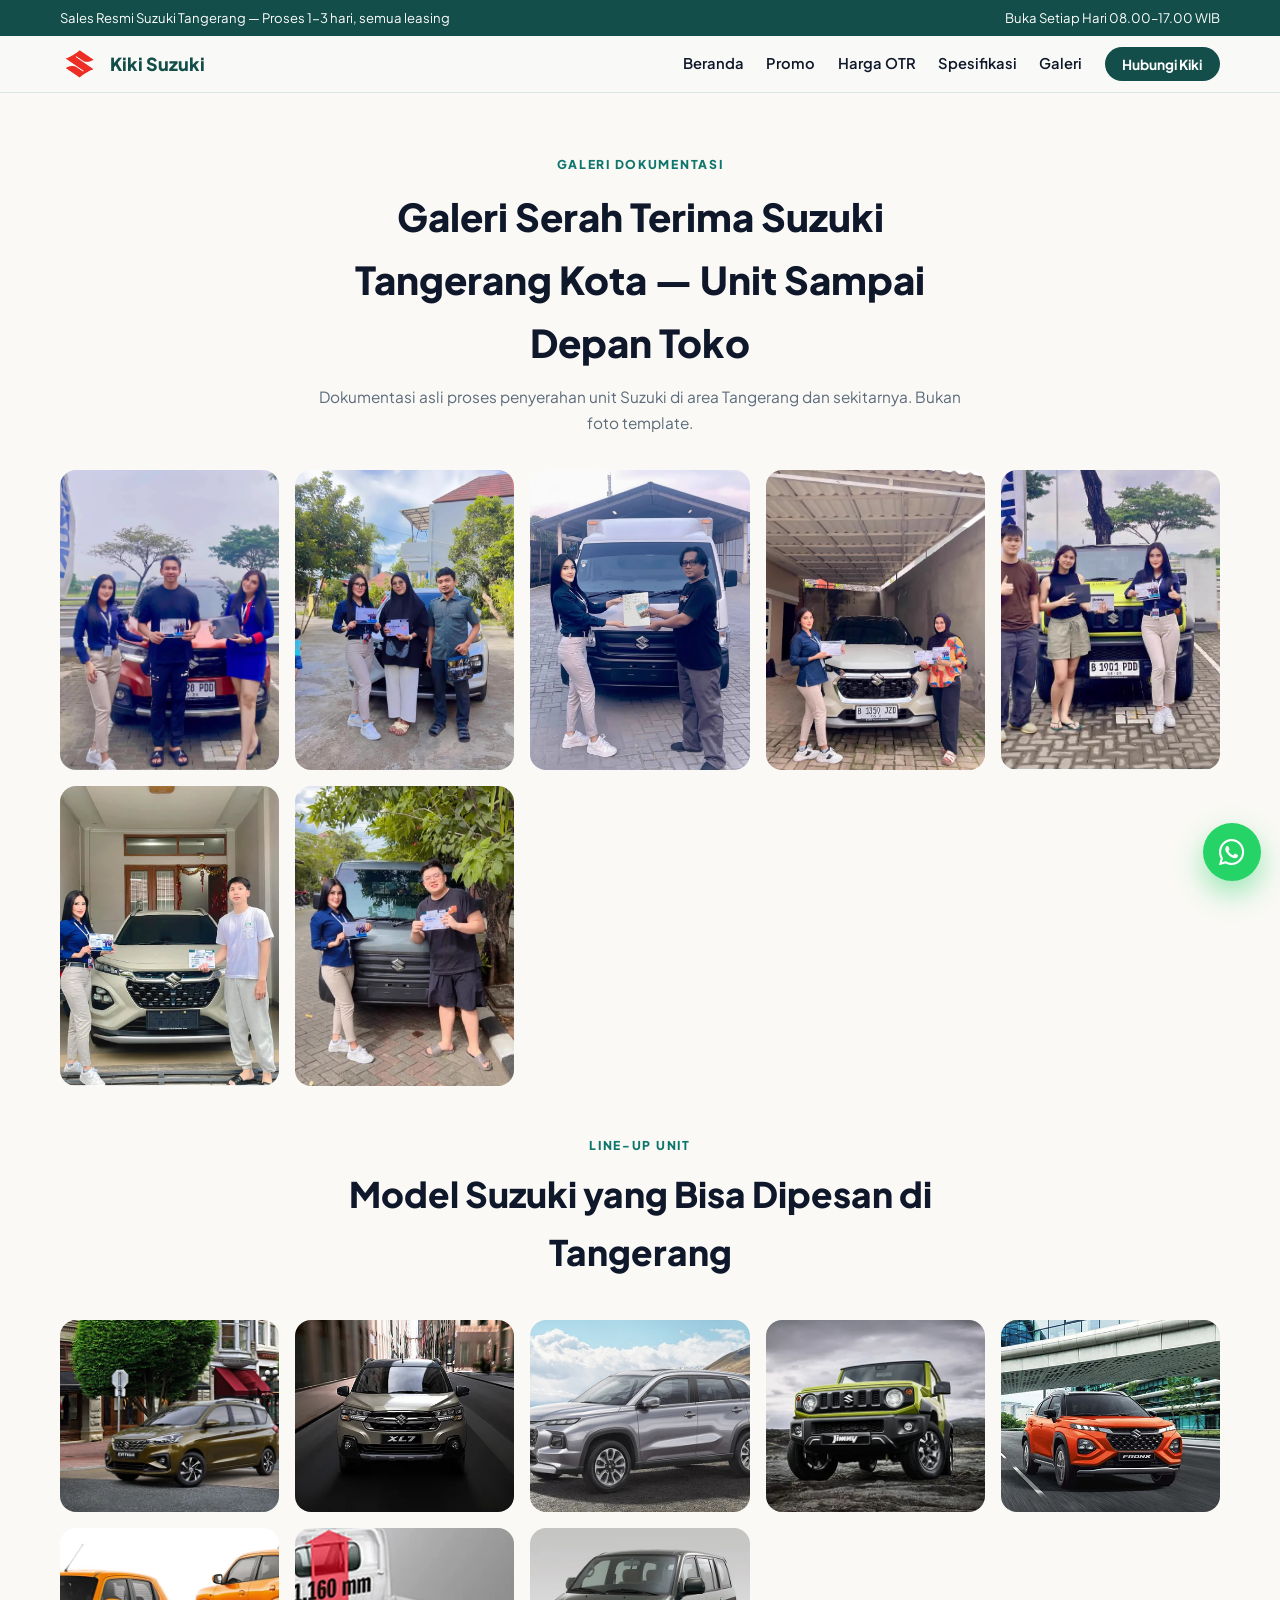
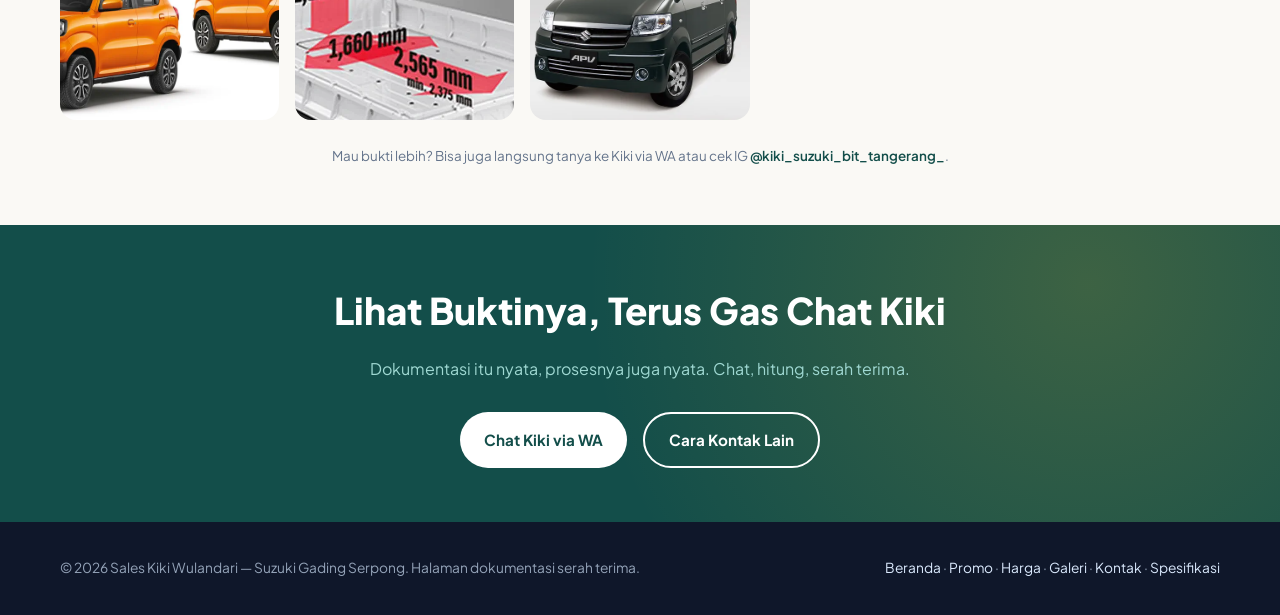
==== commit dc72e01d: "feat: HD model photos, GTM tracking, landing page, speed & alt SEO" ====
--- a/galeri/index.html
+++ b/galeri/index.html
@@ -1,6 +1,11 @@
 <!DOCTYPE html>
 <html lang="id">
-<head>
+<head><!-- Google Tag Manager -->
+<script>(function(w,d,s,l,i){w[l]=w[l]||[];w[l].push({'gtm.start': new Date().getTime(),event:'gtm.js'});var f=d.getElementsByTagName(s)[0],j=d.createElement(s),dl=l!='dataLayer'?'&l='+l:'';j.async=true;j.src='https://www.googletagmanager.com/gtm.js?id='+i+dl;f.parentNode.insertBefore(j,f);})(window,document,'script','dataLayer','GTM-XXXXXXX');</script>
+<!-- End Google Tag Manager -->
+<!--GTM_HEAD_MARKER-->
+
+
     <meta charset="UTF-8" />
     <meta name="viewport" content="width=device-width, initial-scale=1.0, viewport-fit=cover"/>
     <meta name="theme-color" content="#134e4a">
@@ -16,6 +21,10 @@
     <meta property="og:image" content="https://suzukibuanaindomobiltrada.com/assets/img/bukti1.webp" />
     <meta property="og:url" content="https://suzukibuanaindomobiltrada.com/galeri/" />
     <meta property="og:type" content="website" />
+    <meta name="twitter:card" content="summary_large_image" />
+    <meta name="twitter:title" content="Galeri Serah Terima Suzuki Tangerang - Kiki" />
+    <meta name="twitter:description" content="Dokumentasi asli serah terima unit Suzuki Tangerang. Bukti nyata bareng Kiki Wulandari." />
+    <meta name="twitter:image" content="https://suzukibuanaindomobiltrada.com/assets/img/bukti1.webp" />
 
     <meta name="keywords" content="suzuki gading serpong, galeri suzuki gading serpong, serah terima suzuki gading serpong, suzuki xl7, suzuki jimny, suzuki fronx" />
 
@@ -39,7 +48,10 @@
     <link rel="stylesheet" href="/assets/css/style.css">
     <link rel="stylesheet" href="/assets/css/app-mobile.css">
 </head>
-<body>
+<body><!--GTM_NOSCRIPT_MARKER-->
+<noscript><iframe src="https://www.googletagmanager.com/ns.html?id=GTM-XXXXXXX"
+  height="0" width="0" style="display:none;visibility:hidden"></iframe></noscript>
+
 
     <div class="kw-topbar">
         <div class="kw-wrap">
@@ -87,13 +99,13 @@
             </div>
             <div class="kw-proof kw-reveal">
                 <img width="300" height="192" loading="lazy" src="/assets/img/kiki-ertiga-gadingserpong.webp" alt="Suzuki Ertiga Hybrid kredit Tangerang Kiki" />
-                <img width="300" height="192" loading="lazy" src="/assets/img/kiki-xl7-gadingserpong.webp" alt="Suzuki XL7 Tangerang Kiki" />
-                <img width="300" height="192" loading="lazy" src="/assets/img/kiki-grand-vitara-gadingserpong.webp" alt="Suzuki Grand Vitara Tangerang Kiki" />
-                <img width="300" height="192" loading="lazy" src="/assets/img/kiki-jimny-gadingserpong.webp" alt="Suzuki Jimny Tangerang Kiki" />
-                <img width="300" height="192" loading="lazy" src="/assets/img/kiki-fronx-gadingserpong.webp" alt="Suzuki Fronx Tangerang Kiki" />
-                <img width="300" height="192" loading="lazy" src="/assets/img/kiki-s-presso-gadingserpong.webp" alt="Suzuki S-Presso Tangerang Kiki" />
-                <img width="300" height="192" loading="lazy" src="/assets/img/kiki-carry-pickup-gadingserpong.webp" alt="Suzuki Carry Pick Up Tangerang Kiki" />
-                <img width="300" height="192" loading="lazy" src="/assets/img/kiki-apv-gadingserpong.webp" alt="Suzuki APV MPV Tangerang Kiki" />
+                <img width="300" height="192" loading="lazy" src="/assets/img/kiki-xl7-gadingserpong.webp" alt="Suzuki XL7 kredit DP ringan Tangerang Kiki" />
+                <img width="300" height="192" loading="lazy" src="/assets/img/kiki-grand-vitara-gadingserpong.webp" alt="Suzuki Grand Vitara kredit DP ringan Tangerang Kiki" />
+                <img width="300" height="192" loading="lazy" src="/assets/img/kiki-jimny-gadingserpong.webp" alt="Suzuki Jimny kredit DP ringan Tangerang Kiki" />
+                <img width="300" height="192" loading="lazy" src="/assets/img/kiki-fronx-gadingserpong.webp" alt="Suzuki Fronx kredit DP ringan Tangerang Kiki" />
+                <img width="300" height="192" loading="lazy" src="/assets/img/kiki-s-presso-gadingserpong.webp" alt="Suzuki S-Presso kredit DP ringan Tangerang Kiki" />
+                <img width="300" height="192" loading="lazy" src="/assets/img/kiki-carry-pickup-gadingserpong.webp" alt="Suzuki Carry Pick Up kredit DP ringan Tangerang Kiki" />
+                <img width="300" height="192" loading="lazy" src="/assets/img/kiki-apv-gadingserpong.webp" alt="Suzuki APV kredit DP ringan Tangerang Kiki" />
             </div>
 
             <p class="kw-price-note" style="margin-top:1.6rem;">Mau bukti lebih? Bisa juga langsung tanya ke Kiki via WA atau cek IG <a href="https://instagram.com/kiki_suzuki_bit_tangerang_" target="_blank" rel="noopener" style="color:var(--kw-teal);font-weight:600;">@kiki_suzuki_bit_tangerang_</a>.</p>
@@ -163,5 +175,7 @@
     <a href="/harga/"><i class="bx bx-purchase-tag-alt"></i><span>DP</span></a>
     <a href="/galeri/"><i class="bx bxs-photo-album"></i><span>Galeri</span></a>
 </nav>
-<script>(function(){var p=location.pathname;document.querySelectorAll('.kw-appbar a').forEach(function(a){if(a.pathname===p)a.classList.add('kw-on')});})();</script></body>
+<script>(function(){var p=location.pathname;document.querySelectorAll('.kw-appbar a').forEach(function(a){if(a.pathname===p)a.classList.add('kw-on')});})();</script><!--TRACK_JS_MARKER-->
+<script src="/assets/js/track.js" defer></script>
+</body>
 </html>
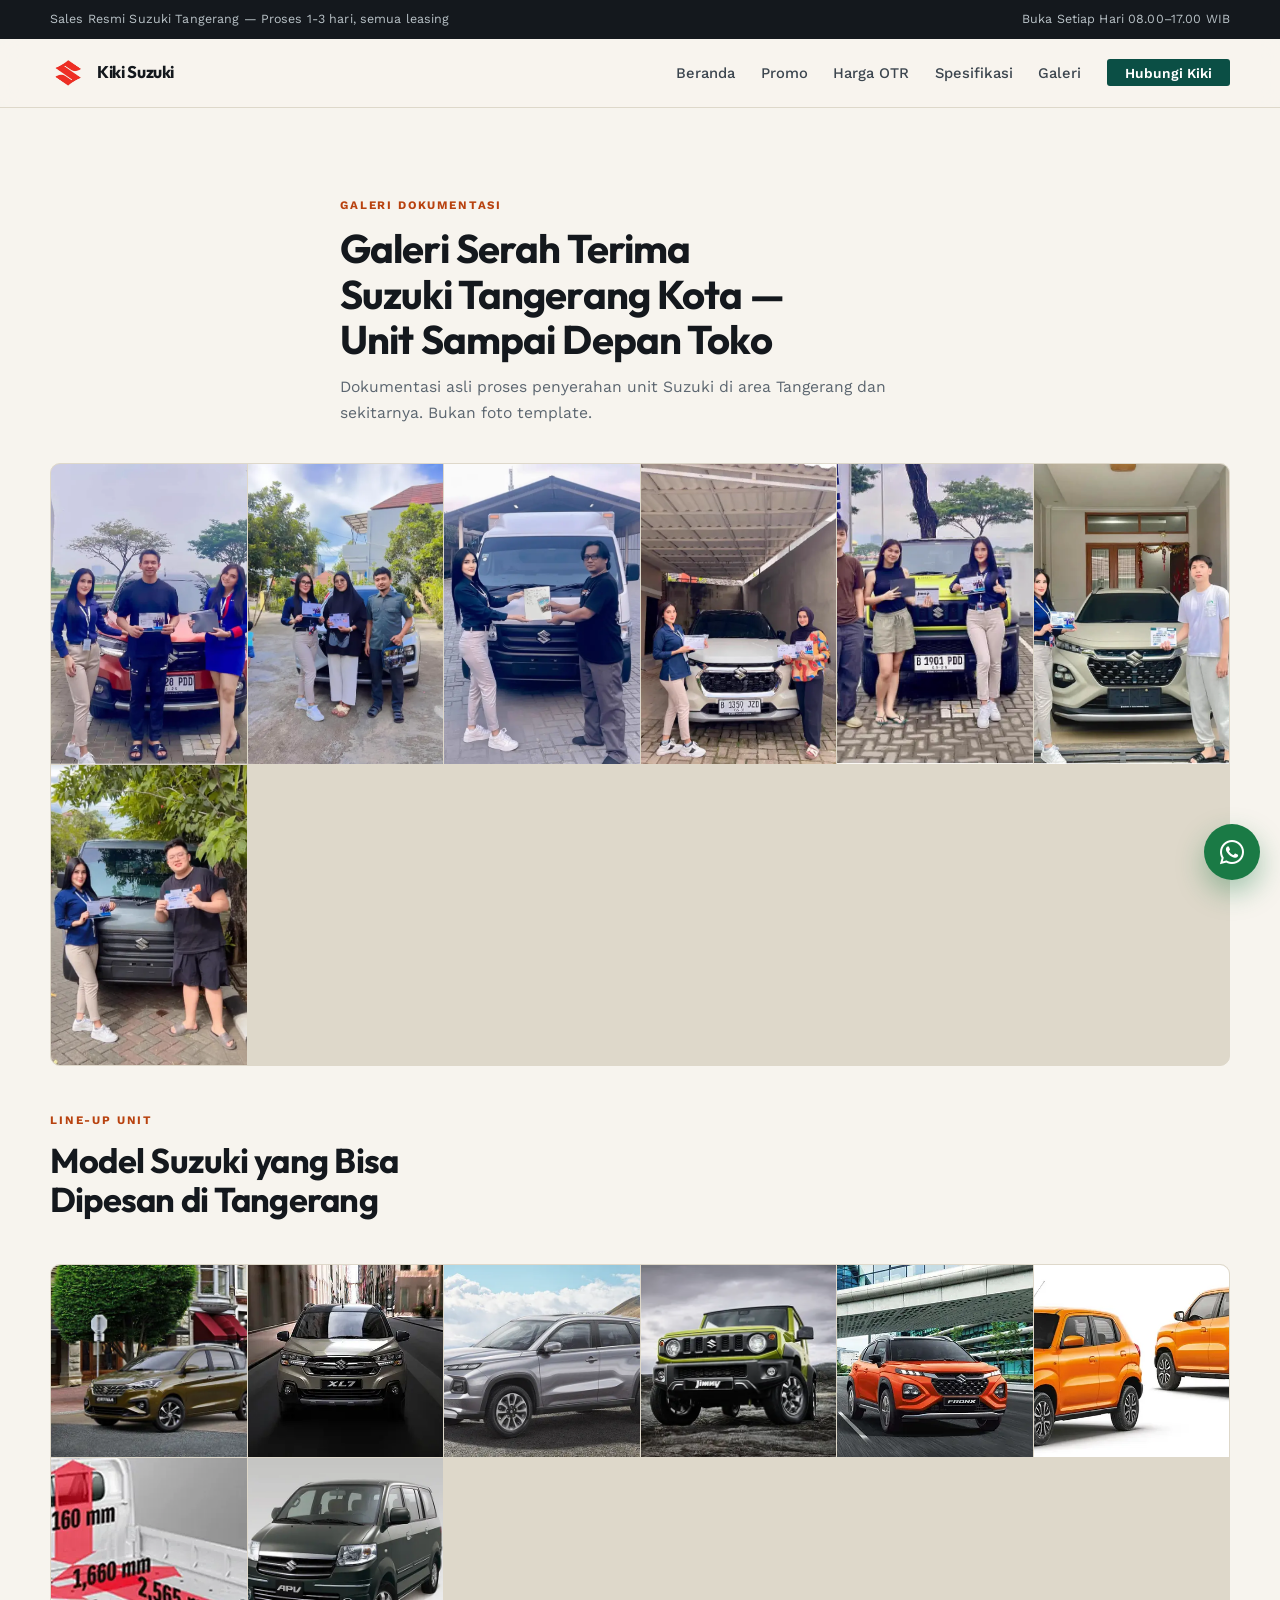
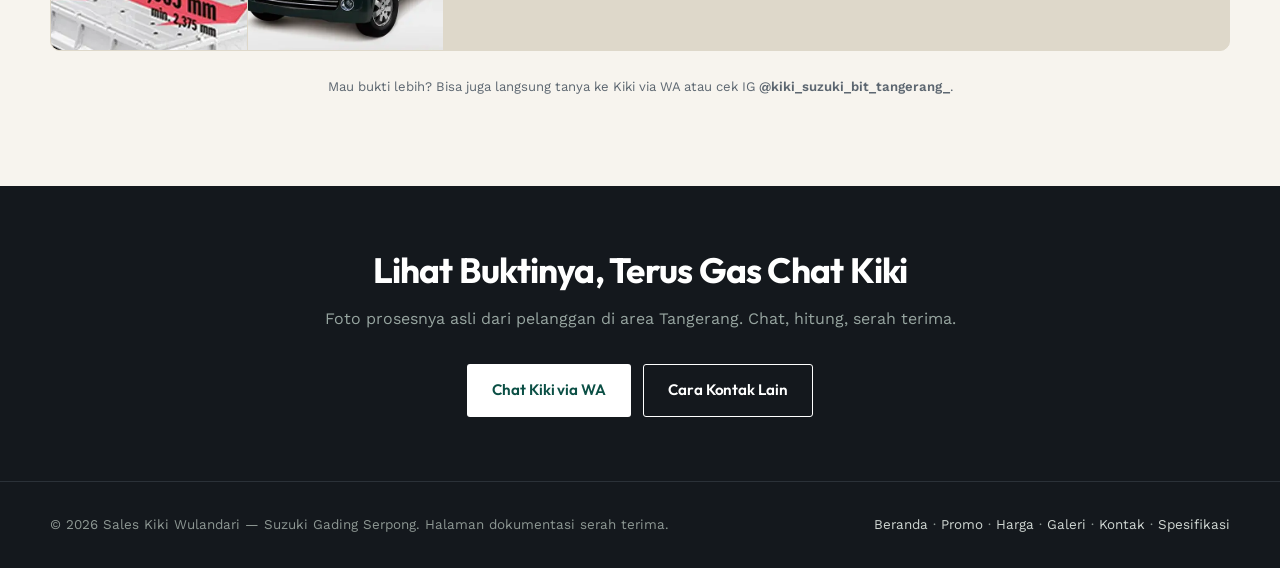
==== commit e3150193: "fix: rombak tampilan, hapus testimoni palsu & data DP ngawur Tampilan: - style.css ditulis ulang, ar" ====
--- a/galeri/index.html
+++ b/galeri/index.html
@@ -1,7 +1,7 @@
 <!DOCTYPE html>
 <html lang="id">
 <head><!-- Google Tag Manager -->
-<script>(function(w,d,s,l,i){w[l]=w[l]||[];w[l].push({'gtm.start': new Date().getTime(),event:'gtm.js'});var f=d.getElementsByTagName(s)[0],j=d.createElement(s),dl=l!='dataLayer'?'&l='+l:'';j.async=true;j.src='https://www.googletagmanager.com/gtm.js?id='+i+dl;f.parentNode.insertBefore(j,f);})(window,document,'script','dataLayer','GTM-XXXXXXX');</script>
+<script>(function(w,d,s,l,i){w[l]=w[l]||[];w[l].push({'gtm.start': new Date().getTime(),event:'gtm.js'});var f=d.getElementsByTagName(s)[0],j=d.createElement(s),dl=l!='dataLayer'?'&l='+l:'';j.async=true;j.src='https://www.googletagmanager.com/gtm.js?id='+i+dl;f.parentNode.insertBefore(j,f);})(window,document,'script','dataLayer','GTM-5NBS44CF');</script>
 <!-- End Google Tag Manager -->
 <!--GTM_HEAD_MARKER-->
 
@@ -39,17 +39,18 @@
     <link rel="icon" href="/assets/img/favicon.png" type="image/png">
     <link rel="apple-touch-icon" href="/assets/img/favicon.png">
     <link rel="shortcut icon" href="/assets/img/favicon.png" type="image/png">
-    <link rel="icon" href="/assets/img/favicon.ico">
 
     <link rel="preconnect" href="https://fonts.googleapis.com">
     <link rel="preconnect" href="https://fonts.gstatic.com" crossorigin>
+    <link href="https://fonts.googleapis.com/css2?family=Outfit:wght@400;500;600;700;800&family=Work+Sans:wght@300;400;500;600&display=swap" rel="stylesheet" media="print" onload="this.media='all'">
+    <noscript><link href="https://fonts.googleapis.com/css2?family=Outfit:wght@400;500;600;700;800&family=Work+Sans:wght@300;400;500;600&display=swap" rel="stylesheet"></noscript>
     <link href="https://fonts.googleapis.com/css2?family=Plus+Jakarta+Sans:wght@400;500;600;700;800&display=swap" rel="stylesheet">
     <link href='https://unpkg.com/boxicons@2.1.4/css/boxicons.min.css' rel='stylesheet'>
     <link rel="stylesheet" href="/assets/css/style.css">
     <link rel="stylesheet" href="/assets/css/app-mobile.css">
 </head>
 <body><!--GTM_NOSCRIPT_MARKER-->
-<noscript><iframe src="https://www.googletagmanager.com/ns.html?id=GTM-XXXXXXX"
+<noscript><iframe src="https://www.googletagmanager.com/ns.html?id=GTM-5NBS44CF"
   height="0" width="0" style="display:none;visibility:hidden"></iframe></noscript>
 
 
@@ -98,14 +99,14 @@
                 <h2>Model Suzuki yang Bisa Dipesan di Tangerang</h2>
             </div>
             <div class="kw-proof kw-reveal">
-                <img width="300" height="192" loading="lazy" src="/assets/img/kiki-ertiga-gadingserpong.webp" alt="Suzuki Ertiga Hybrid kredit Tangerang Kiki" />
-                <img width="300" height="192" loading="lazy" src="/assets/img/kiki-xl7-gadingserpong.webp" alt="Suzuki XL7 kredit DP ringan Tangerang Kiki" />
-                <img width="300" height="192" loading="lazy" src="/assets/img/kiki-grand-vitara-gadingserpong.webp" alt="Suzuki Grand Vitara kredit DP ringan Tangerang Kiki" />
-                <img width="300" height="192" loading="lazy" src="/assets/img/kiki-jimny-gadingserpong.webp" alt="Suzuki Jimny kredit DP ringan Tangerang Kiki" />
-                <img width="300" height="192" loading="lazy" src="/assets/img/kiki-fronx-gadingserpong.webp" alt="Suzuki Fronx kredit DP ringan Tangerang Kiki" />
-                <img width="300" height="192" loading="lazy" src="/assets/img/kiki-s-presso-gadingserpong.webp" alt="Suzuki S-Presso kredit DP ringan Tangerang Kiki" />
-                <img width="300" height="192" loading="lazy" src="/assets/img/kiki-carry-pickup-gadingserpong.webp" alt="Suzuki Carry Pick Up kredit DP ringan Tangerang Kiki" />
-                <img width="300" height="192" loading="lazy" src="/assets/img/kiki-apv-gadingserpong.webp" alt="Suzuki APV kredit DP ringan Tangerang Kiki" />
+                <img width="300" height="192" loading="lazy" src="/assets/img/kiki-ertiga-tangerang.webp" alt="Suzuki Ertiga Hybrid kredit Tangerang Kiki" />
+                <img width="300" height="192" loading="lazy" src="/assets/img/kiki-xl7-tangerang.webp" alt="Suzuki XL7 kredit DP ringan Tangerang Kiki" />
+                <img width="300" height="192" loading="lazy" src="/assets/img/kiki-grand-vitara-tangerang.webp" alt="Suzuki Grand Vitara kredit DP ringan Tangerang Kiki" />
+                <img width="300" height="192" loading="lazy" src="/assets/img/kiki-jimny-tangerang.webp" alt="Suzuki Jimny kredit DP ringan Tangerang Kiki" />
+                <img width="300" height="192" loading="lazy" src="/assets/img/kiki-fronx-tangerang.webp" alt="Suzuki Fronx kredit DP ringan Tangerang Kiki" />
+                <img width="300" height="192" loading="lazy" src="/assets/img/kiki-s-presso-tangerang.webp" alt="Suzuki S-Presso kredit DP ringan Tangerang Kiki" />
+                <img width="300" height="192" loading="lazy" src="/assets/img/kiki-carry-pickup-tangerang.webp" alt="Suzuki Carry Pick Up kredit DP ringan Tangerang Kiki" />
+                <img width="300" height="192" loading="lazy" src="/assets/img/kiki-apv-tangerang.webp" alt="Suzuki APV kredit DP ringan Tangerang Kiki" />
             </div>
 
             <p class="kw-price-note" style="margin-top:1.6rem;">Mau bukti lebih? Bisa juga langsung tanya ke Kiki via WA atau cek IG <a href="https://instagram.com/kiki_suzuki_bit_tangerang_" target="_blank" rel="noopener" style="color:var(--kw-teal);font-weight:600;">@kiki_suzuki_bit_tangerang_</a>.</p>
@@ -115,7 +116,7 @@
     <section class="kw-contact">
         <div class="kw-wrap">
             <h2 class="kw-reveal">Lihat Buktinya, Terus Gas Chat Kiki</h2>
-            <p class="kw-reveal">Dokumentasi itu nyata, prosesnya juga nyata. Chat, hitung, serah terima.</p>
+            <p class="kw-reveal">Foto prosesnya asli dari pelanggan di area Tangerang. Chat, hitung, serah terima.</p>
             <div class="kw-contact-links kw-reveal">
                 <a class="kw-btn kw-btn-light" href="https://wa.me/6281299792420?text=hallo%20kak%20Kiki%2C%20mau%20tanya%20untuk%20unit%20suzukinya" target="_blank" rel="noopener">Chat Kiki via WA</a>
                 <a class="kw-btn kw-btn-ghost" href="/kontak/" style="border-color:#fff;color:#fff;">Cara Kontak Lain</a>
@@ -139,7 +140,7 @@
         "@context": "https://schema.org",
         "@type": "AutoDealer",
         "name": "Sales Suzuki Gading Serpong - Kiki Wulandari",
-        "image": "https://suzukibuanaindomobiltrada.com/assets/img/kiki-suzukigadingserpong.webp",
+        "image": "https://suzukibuanaindomobiltrada.com/assets/img/kiki-suzukitangerang.webp",
         "url": "https://suzukibuanaindomobiltrada.com/",
         "telephone": "+6281299792420",
         "priceRange": "Rp 150.000.000 - Rp 500.000.000",
--- a/assets/css/style.css
+++ b/assets/css/style.css
@@ -1,190 +1,951 @@
+/* ==========================================================================
+   KIKI SUZUKI — TANGERANG
+   Arah desain: "price sheet" editorial. Kertas hangat, garis rambut 1px,
+   angka tabular besar, tanpa bayalan tebal. Mirip lembar spesifikasi
+   pabrikan yang sudah dirapikan desainer, bukan template dealer.
+
+   Token
+   --------------------------------------------------------------------------
+   Radius kecil (3-6px) =arsi cetak, bukan kartu rounded.
+   Shadow hampir nol; pemisah pakai border 1px.
+   Angka pakai tabular-nums supaya kolom harga sejajar mata.
+   ========================================================================== */
+
 :root {
-    --kw-ink: #0f172a;
-    --kw-teal: #134e4a;
-    --kw-teal-soft: #0f766e;
-    --kw-gold: #fbbf24;
-    --kw-cream: #faf9f5;
-    --kw-mist: #eef2f1;
-    --kw-line: #dde5e3;
-}
-* { margin:0; padding:0; box-sizing:border-box; }
-html { scroll-behavior:smooth; }
-body { font-family:'Plus Jakarta Sans', sans-serif; color:#29313c; background:var(--kw-cream); line-height:1.65; }
-img { max-width:100%; display:block; }
-a { text-decoration:none; color:inherit; }
-.kw-wrap { width:92%; max-width:1160px; margin-inline:auto; }
-
-.kw-topbar { background:var(--kw-teal); color:#fff; font-size:.82rem; padding:.45rem 0; }
-.kw-topbar .kw-wrap { display:flex; justify-content:space-between; gap:12px; flex-wrap:wrap; }
-.kw-topbar span { display:inline-flex; align-items:center; gap:6px; }
-
-.kw-nav { position:sticky; top:0; z-index:50; background:rgba(249,250,247,.92); backdrop-filter:blur(10px); border-bottom:1px solid var(--kw-line); }
-.kw-nav .kw-wrap { display:flex; align-items:center; justify-content:space-between; padding:.8rem 0; }
-.kw-brand { display:flex; align-items:center; gap:.6rem; font-weight:800; font-size:1.12rem; color:var(--kw-teal); }
-.kw-brand img { height:30px; width:auto; }
-.kw-menu { display:flex; gap:1.4rem; list-style:none; font-weight:600; font-size:.92rem; }
-.kw-menu a { color:var(--kw-ink); transition:.25s; }
-.kw-menu a:hover { color:var(--kw-teal-soft); }
-.kw-cta { background:var(--kw-teal); color:#fff; padding:.55rem 1.1rem; border-radius:999px; font-weight:700; font-size:.86rem; transition:.25s; }
-.kw-cta:hover { background:var(--kw-teal-soft); }
-.kw-burger { display:none; background:none; border:0; font-size:1.6rem; color:var(--kw-teal); cursor:pointer; }
-
-.kw-hero { padding:3.4rem 0 4rem; overflow:hidden; }
-.kw-hero .kw-wrap { display:grid; grid-template-columns:1.05fr .95fr; gap:2.6rem; align-items:center; }
-.kw-hero-badge { display:inline-block; background:var(--kw-mist); color:var(--kw-teal); border:1px solid var(--kw-line); border-radius:999px; padding:.3rem .9rem; font-size:.8rem; font-weight:700; margin-bottom:1.1rem; }
-.kw-hero h1 { font-size:clamp(1.9rem, 4.4vw, 3.1rem); font-weight:800; color:var(--kw-ink); line-height:1.18; margin-bottom:1rem; }
-.kw-hero h1 span { color:var(--kw-teal-soft); }
-.kw-hero p { color:#52606d; max-width:52ch; margin-bottom:1.6rem; }
-.kw-hero-actions { display:flex; gap:.9rem; flex-wrap:wrap; }
-.kw-btn { display:inline-flex; align-items:center; gap:.5rem; padding:.85rem 1.5rem; border-radius:999px; font-weight:700; font-size:.95rem; transition:.25s; }
-.kw-btn-wa { background:#25d366; color:#fff; }
-.kw-btn-wa:hover { transform:translateY(-2px); box-shadow:0 10px 24px rgba(37,211,102,.35); }
-.kw-btn-ghost { border:2px solid var(--kw-teal); color:var(--kw-teal); }
-.kw-btn-ghost:hover { background:var(--kw-teal); color:#fff; }
-.kw-hero-media { position:relative; }
-.kw-hero-media img { border-radius:26px; box-shadow:0 24px 60px rgba(15,23,42,.18); aspect-ratio:4/3; object-fit:cover; }
-.kw-hero-float { position:absolute; left:-1.2rem; bottom:1.4rem; background:#fff; border-radius:16px; box-shadow:0 14px 34px rgba(15,23,42,.16); padding:.7rem 1.1rem; display:flex; gap:.7rem; align-items:center; }
-.kw-hero-float img { border-radius:12px; object-fit:cover; }
-.kw-hero-float b { font-size:1.25rem; color:var(--kw-teal); display:block; line-height:1.1; }
-.kw-hero-float small { color:#64748b; font-size:.78rem; }
-
-.kw-strip { background:var(--kw-teal); color:#fff; }
-.kw-strip .kw-wrap { display:grid; grid-template-columns:repeat(3,1fr); gap:1rem; padding:1.4rem 0; text-align:center; }
-.kw-strip b { font-size:1.35rem; color:var(--kw-gold); display:block; }
-.kw-strip small { font-size:.84rem; opacity:.92; }
-
-.kw-sec { padding:3.6rem 0; }
-.kw-sec-head { text-align:center; max-width:640px; margin:0 auto 2.4rem; }
-.kw-eyebrow { text-transform:uppercase; letter-spacing:.14em; font-size:.76rem; font-weight:800; color:var(--kw-teal-soft); }
-.kw-sec-head h2 { font-size:clamp(1.55rem,3vw,2.2rem); color:var(--kw-ink); font-weight:800; margin:.5rem 0 .6rem; }
-.kw-sec-head p { color:#5b6b7b; font-size:.96rem; }
-
-.kw-reasons { display:grid; grid-template-columns:repeat(auto-fit,minmax(240px,1fr)); gap:1.2rem; }
-.kw-reason { background:#fff; border:1px solid var(--kw-line); border-radius:18px; padding:1.4rem 1.3rem; transition:.28s; }
-.kw-reason:hover { transform:translateY(-5px); box-shadow:0 16px 34px rgba(15,23,42,.1); }
-.kw-reason i { font-style:normal; font-size:1.2rem; }
-.kw-reason b { display:block; color:var(--kw-ink); font-size:1.02rem; margin:.7rem 0 .3rem; }
-.kw-reason p { font-size:.88rem; color:#64748b; }
-
-.kw-list { display:flex; flex-direction:column; gap:.8rem; }
-.kw-model-row { display:flex; align-items:center; justify-content:space-between; gap:1rem; flex-wrap:wrap; background:#fff; border:1px solid var(--kw-line); border-radius:14px; padding:1.1rem 1.3rem; transition:.25s; }
-.kw-model-row:hover { border-color:var(--kw-teal-soft); box-shadow:0 10px 24px rgba(15,23,42,.08); }
-.kw-model-row h3 { font-size:1.05rem; color:var(--kw-ink); font-weight:800; }
-.kw-model-row ul { list-style:none; display:flex; gap:1rem; flex-wrap:wrap; font-size:.85rem; color:#52606d; }
-.kw-model-row ul li::before { content:"✓ "; color:var(--kw-teal-soft); font-weight:800; }
-.kw-model-row a { background:var(--kw-teal); color:#fff; padding:.55rem 1.1rem; border-radius:999px; font-weight:700; font-size:.85rem; white-space:nowrap; transition:.25s; }
-.kw-model-row a:hover { background:var(--kw-teal-soft); }
-.kw-model-row img { width:104px; height:68px; object-fit:cover; border-radius:10px; flex:0 0 auto; }
-.kw-thumb { width:52px; height:36px; object-fit:cover; border-radius:6px; vertical-align:middle; margin-right:.5rem; display:inline-block; }
-
-.kw-price { background:#fff; }
-.kw-price table { width:100%; border-collapse:collapse; background:#fff; border-radius:18px; overflow:hidden; box-shadow:0 10px 30px rgba(15,23,42,.08); }
-.kw-price th { background:var(--kw-teal); color:#fff; text-align:left; padding:.9rem 1.1rem; font-size:.9rem; }
-.kw-price td { padding:.85rem 1.1rem; border-bottom:1px solid var(--kw-mist); font-size:.93rem; }
-.kw-price tr:nth-child(even) td { background:#f8faf9; }
-.kw-price td { vertical-align:middle; }
-.kw-price td:first-child { font-weight:600; color:var(--kw-ink); white-space:nowrap; }
-.kw-price tbody tr:hover td { background:var(--kw-teal-soft); }
-.kw-price-note { margin-top:1rem; font-size:.84rem; color:#64748b; text-align:center; }
-
-.kw-proof { display:grid; grid-template-columns:repeat(auto-fit,minmax(190px,1fr)); gap:1rem; }
-.kw-proof img { width:100%; aspect-ratio:1/1; object-fit:cover; border-radius:16px; transition:.3s; }
-.kw-proof img:hover { transform:scale(1.03); box-shadow:0 16px 36px rgba(15,23,42,.18); }
-
-.kw-lokal { display:grid; grid-template-columns:1fr 1fr; gap:2rem; align-items:center; }
-.kw-lokal-card { background:#fff; border-radius:20px; padding:1.8rem; border:1px solid var(--kw-line); }
-.kw-lokal-card h3 { color:var(--kw-ink); font-size:1.25rem; margin-bottom:1rem; }
-.kw-lokal-card p { font-size:.92rem; color:#52606d; margin-bottom:.6rem; display:flex; gap:.6rem; }
-.kw-lokal-map { border-radius:20px; overflow:hidden; box-shadow:0 16px 40px rgba(15,23,42,.14); line-height:0; }
-.kw-lokal-map iframe { width:100%; height:100%; min-height:330px; border:0; }
-
-.kw-contact { background:var(--kw-teal); position:relative; overflow:hidden; }
-.kw-contact::before { content:""; position:absolute; inset:0; background:radial-gradient(circle at 85% 20%, rgba(251,191,36,.18), transparent 45%); }
-.kw-contact .kw-wrap { position:relative; text-align:center; padding:3.4rem 0; max-width:720px; }
-.kw-contact h2 { color:#fff; font-size:clamp(1.6rem,3.2vw,2.3rem); font-weight:800; }
-.kw-contact p { color:#9fd8d2; margin:1rem 0 1.8rem; }
-.kw-contact-links { display:flex; gap:1rem; justify-content:center; flex-wrap:wrap; }
-.kw-btn-light { background:#fff; color:var(--kw-teal); }
-.kw-btn-light:hover { transform:translateY(-2px); box-shadow:0 10px 24px rgba(0,0,0,.25); }
-
-.kw-foot { background:var(--kw-ink); color:#94a3b8; padding:2.2rem 0; font-size:.86rem; }
-.kw-foot .kw-wrap { display:flex; justify-content:space-between; gap:1.4rem; flex-wrap:wrap; }
-.kw-foot a { color:#dbeafe; }
-
-.kw-wa-float { position:fixed; right:1.2rem; bottom:1.2rem; z-index:60; width:58px; height:58px; border-radius:50%; background:#25d366; color:#fff; display:grid; place-items:center; box-shadow:0 12px 28px rgba(37,211,102,.45); transition:.25s; }
-.kw-wa-float:hover { transform:scale(1.08); }
-.kw-wa-float svg { width:30px; height:30px; fill:#fff; }
-.kw-wa-float .bx { font-size:34px; line-height:1; color:#fff; }
-
-.kw-reveal { opacity:0; transform:translateY(22px); transition:opacity .8s ease, transform .8s ease; }
-.kw-reveal.kw-in { opacity:1; transform:none; }
-
-@media (max-width:900px) {
-    .kw-hero .kw-wrap { grid-template-columns:1fr; }
-    .kw-hero-media { order:-1; }
-    .kw-menu { display:none; position:absolute; top:100%; left:0; right:0; background:#fff; flex-direction:column; padding:1rem 6%; border-bottom:1px solid var(--kw-line); box-shadow:0 24px 40px rgba(15,23,42,.14); }
-    .kw-menu.kw-open { display:flex; }
-    .kw-burger { display:block; }
-    .kw-strip .kw-wrap { grid-template-columns:1fr; gap:.8rem; }
-    .kw-lokal { grid-template-columns:1fr; }
-}
-@media (max-width:520px) {
-    .kw-topbar .kw-wrap { justify-content:center; }
-}
-.kw-page-head { text-align:center; max-width:660px; margin:0 auto 2.2rem; }
-.kw-page-head h1 { font-size:clamp(1.7rem,3.2vw,2.4rem); color:var(--kw-ink); font-weight:800; margin:.5rem 0 .6rem; }
-.kw-page-head p { color:#5b6b7b; font-size:.96rem; }
-.kw-banner { display:grid; grid-template-columns:repeat(auto-fit,minmax(220px,1fr)); gap:1rem; margin:0 auto 2.2rem; }
-.kw-banner div { background:#fff; border:1px solid var(--kw-line); border-radius:16px; padding:1.2rem; text-align:center; }
-.kw-banner b { color:var(--kw-teal); font-size:1.05rem; display:block; margin-bottom:.3rem; }
-.kw-banner span { color:#64748b; font-size:.85rem; }
-.kw-flyer { background:#fff; border:1px solid var(--kw-line); border-radius:20px; padding:1.4rem; max-width:760px; margin:0 auto 2.2rem; text-align:center; position:relative; }
-.kw-flyer img { width:100%; max-width:560px; margin:0 auto; border-radius:16px; box-shadow:0 14px 34px rgba(15,23,42,.14); }
-.kw-flyer-badge { position:absolute; top:1rem; right:1rem; background:var(--kw-gold); color:var(--kw-ink); font-size:.76rem; font-weight:800; padding:.35rem .8rem; border-radius:999px; }
-.kw-flyer p { margin:.9rem 0 1rem; color:#52606d; font-size:.93rem; }
-.kw-flyer a { display:inline-block; background:var(--kw-teal); color:#fff; padding:.7rem 1.5rem; border-radius:999px; font-weight:700; font-size:.9rem; transition:.25s; }
-.kw-flyer a:hover { background:var(--kw-teal-soft); }
-.kw-calc { background:#fff; border:1px solid var(--kw-line); border-radius:18px; padding:1.6rem 1.5rem; max-width:600px; margin:0 auto; }
-.kw-calc label { display:block; font-size:.84rem; font-weight:600; color:#52606d; margin:.8rem 0 .35rem; }
-.kw-calc input, .kw-calc select { width:100%; padding:.7rem .9rem; border:1px solid var(--kw-line); border-radius:10px; font:inherit; background:#fbfbf8; }
-.kw-calc .kw-btn { margin-top:1.2rem; width:100%; justify-content:center; border:0; cursor:pointer; }
-.kw-calc-out { margin-top:1.2rem; background:var(--kw-mist); border-radius:12px; padding:1rem 1.1rem; font-size:.92rem; line-height:1.9; color:var(--kw-ink); }
-.kw-calc-out b { color:var(--kw-teal); }
-.kw-preview { display:flex; flex-direction:column; gap:.8rem; }
-.kw-link-more { text-align:center; margin-top:1.6rem; }
-.kw-models { display:grid; grid-template-columns:repeat(auto-fit,minmax(250px,1fr)); gap:1.2rem; }
-.kw-model-card { background:#fff; border:1px solid var(--kw-line); border-radius:18px; overflow:hidden; display:flex; flex-direction:column; transition:.28s; }
-.kw-model-card:hover { transform:translateY(-5px); box-shadow:0 18px 38px rgba(15,23,42,.12); }
-.kw-model-card img { aspect-ratio:16/10; object-fit:cover; width:100%; }
-.kw-model-card-body { padding:1.1rem 1.2rem 1.3rem; display:flex; flex-direction:column; gap:.6rem; flex:1; }
-.kw-model-card-body h3 { font-size:1.08rem; color:var(--kw-ink); font-weight:800; }
-.kw-model-card-body ul { list-style:none; display:flex; flex-wrap:wrap; gap:.35rem .9rem; font-size:.82rem; color:#52606d; }
-.kw-model-card-body ul li::before { content:"✓ "; color:var(--kw-teal-soft); font-weight:800; }
-.kw-model-card-body a { margin-top:auto; background:var(--kw-teal); color:#fff; text-align:center; padding:.6rem; border-radius:999px; font-weight:700; font-size:.85rem; transition:.25s; }
-.kw-model-card-body a:hover { background:var(--kw-teal-soft); }
-.kw-social { display:flex; gap:1rem; justify-content:center; flex-wrap:wrap; }
-.kw-social-card { display:flex; flex-direction:column; align-items:center; gap:.4rem; background:#fff; border:1px solid var(--kw-line); border-radius:18px; padding:1.5rem 1.6rem; min-width:190px; transition:.25s; }
-.kw-social-card:hover { transform:translateY(-4px); box-shadow:0 14px 30px rgba(15,23,42,.1); }
-.kw-ic { width:54px; height:54px; border-radius:50%; background:var(--kw-mist); display:grid; place-items:center; font-size:1.7rem; color:var(--kw-teal); }
-.kw-social-card b { color:var(--kw-ink); font-size:.92rem; text-align:center; }
-.kw-social-card small { color:#64748b; font-size:.78rem; }
-.kw-lokal-card i { color:var(--kw-teal-soft); font-size:1.2rem; line-height:1; }
-.kw-deadline { margin-top:.9rem; background:var(--kw-mist); border:1px dashed var(--kw-teal-soft); border-radius:12px; padding:.65rem 1rem; font-size:.88rem; color:var(--kw-ink); display:inline-block; }
-.kw-deadline b { color:#b45309; font-weight:800; }
-
-.kw-reviews { display:grid; grid-template-columns:repeat(auto-fit,minmax(250px,1fr)); gap:1.2rem; }
-.kw-review { background:var(--kw-cream); border:1px solid var(--kw-line); border-left:4px solid var(--kw-gold); border-radius:16px; padding:1.3rem 1.25rem; margin:0; display:flex; flex-direction:column; gap:.7rem; transition:.25s; }
-.kw-review:hover { transform:translateY(-4px); box-shadow:0 16px 34px rgba(15,23,42,.1); }
-.kw-stars { color:#f59e0b; letter-spacing:.15em; font-size:.95rem; }
-.kw-review blockquote { margin:0; color:#43504f; font-size:.92rem; line-height:1.75; font-style:italic; }
-.kw-review figcaption b { display:block; color:var(--kw-ink); font-size:.94rem; }
-.kw-review figcaption small { color:#64748b; font-size:.8rem; }
-
-.kw-quiz { background:var(--kw-cream); border:1px solid var(--kw-line); border-radius:18px; padding:1.6rem 1.5rem; max-width:600px; margin:0 auto; }
-.kw-quiz label { display:block; font-size:.84rem; font-weight:700; color:#52606d; margin:.9rem 0 .35rem; }
-.kw-quiz select { width:100%; padding:.7rem .9rem; border:1px solid var(--kw-line); border-radius:10px; font:inherit; background:#fff; }
-.kw-quiz .kw-btn { margin-top:1.3rem; width:100%; justify-content:center; border:0; cursor:pointer; }
-.kw-quiz-out { display:none; margin-top:1.2rem; background:#fff; border-left:4px solid var(--kw-gold); border-radius:12px; padding:1rem 1.1rem; font-size:.92rem; line-height:1.8; color:var(--kw-ink); }
-
-.kw-pills { display:flex; flex-wrap:wrap; gap:.7rem; justify-content:center; }
-.kw-pills span { background:#fff; border:1.5px solid var(--kw-teal-soft); color:var(--kw-teal); font-weight:700; font-size:.86rem; padding:.5rem 1.15rem; border-radius:999px; }
+    --kw-paper: #f7f4ee;
+    --kw-card: #ffffff;
+    --kw-ink: #14181d;
+    --kw-body: #3d464f;
+    --kw-mute: #5c6670;
+    --kw-line: #ded8ca;
+    --kw-line-soft: #ebe6db;
+    --kw-tint: #eef3f1;
+    --kw-accent: #0b4f45;
+    --kw-accent-ink: #083b34;
+    --kw-flare: #b8420f;
+    --kw-wa: #1a7a45;
+
+    --kw-r-sm: 3px;
+    --kw-r-md: 6px;
+    --kw-r-lg: 10px;
+
+    --kw-gutter: clamp(1rem, 4vw, 2rem);
+    --kw-sec-y: clamp(3.25rem, 7vw, 5.5rem);
+
+    --kw-ease: cubic-bezier(.2, .6, .25, 1);
+    --kw-dur: 200ms;
+
+    --kw-ease-reveal: cubic-bezier(.16, 1, .3, 1);
+}
+
+*, *::before, *::after { box-sizing: border-box; }
+
+html {
+    scroll-behavior: smooth;
+    -webkit-text-size-adjust: 100%;
+    scroll-padding-top: 92px;
+}
+
+body {
+    margin: 0;
+    font-family: 'Work Sans', system-ui, -apple-system, 'Segoe UI', sans-serif;
+    font-size: 1rem;
+    line-height: 1.68;
+    color: var(--kw-body);
+    background: var(--kw-paper);
+    -webkit-font-smoothing: antialiased;
+    text-rendering: optimizeLegibility;
+}
+
+h1, h2, h3, h4 {
+    font-family: 'Outfit', system-ui, sans-serif;
+    color: var(--kw-ink);
+    font-weight: 700;
+    line-height: 1.14;
+    letter-spacing: -.022em;
+    margin: 0;
+    text-wrap: balance;
+}
+
+p { margin: 0; }
+img { max-width: 100%; display: block; }
+ul, ol { margin: 0; padding: 0; }
+table { border-collapse: collapse; width: 100%; }
+
+a { color: inherit; text-decoration: none; }
+
+button, input, select, textarea { font: inherit; color: inherit; }
+
+/* Angka harus sejajar vertikal di kolom harga */
+b, strong, .kw-price b, .kw-calc-out b { font-variant-numeric: tabular-nums; }
+
+:where(a, button, select, input, summary, [tabindex]):focus-visible {
+    outline: 2px solid var(--kw-flare);
+    outline-offset: 3px;
+    border-radius: var(--kw-r-sm);
+}
+
+.kw-wrap { width: min(100% - var(--kw-gutter) * 2, 1180px); margin-inline: auto; }
+
+/* ---------------------------------------------------------------- topbar */
+.kw-topbar {
+    background: var(--kw-ink);
+    color: #b9c2c7;
+    font-size: .78rem;
+    letter-spacing: .01em;
+}
+.kw-topbar .kw-wrap {
+    display: flex;
+    justify-content: space-between;
+    gap: .75rem 1.5rem;
+    flex-wrap: wrap;
+    padding-block: .55rem;
+}
+.kw-topbar span { display: inline-flex; align-items: center; gap: .45rem; }
+
+/* ------------------------------------------------------------------- nav */
+.kw-nav {
+    position: sticky;
+    top: 0;
+    z-index: 60;
+    background: color-mix(in srgb, var(--kw-paper) 88%, transparent);
+    backdrop-filter: blur(12px) saturate(150%);
+    -webkit-backdrop-filter: blur(12px) saturate(150%);
+    border-bottom: 1px solid var(--kw-line);
+}
+.kw-nav .kw-wrap {
+    display: flex;
+    align-items: center;
+    justify-content: space-between;
+    gap: 1rem;
+    min-height: 68px;
+}
+.kw-brand {
+    display: inline-flex;
+    align-items: center;
+    gap: .6rem;
+    font-family: 'Outfit', sans-serif;
+    font-weight: 700;
+    font-size: 1.06rem;
+    letter-spacing: -.02em;
+    color: var(--kw-ink);
+}
+.kw-brand img { height: 28px; width: auto; }
+
+.kw-menu {
+    display: flex;
+    align-items: center;
+    gap: clamp(.9rem, 2vw, 1.6rem);
+    list-style: none;
+    font-size: .92rem;
+    font-weight: 500;
+}
+.kw-menu a {
+    position: relative;
+    color: var(--kw-body);
+    padding-block: .35rem;
+    transition: color var(--kw-dur) var(--kw-ease);
+}
+.kw-menu a::after {
+    content: '';
+    position: absolute;
+    left: 0;
+    bottom: 0;
+    width: 100%;
+    height: 1px;
+    background: currentColor;
+    transform: scaleX(0);
+    transform-origin: left;
+    transition: transform var(--kw-dur) var(--kw-ease);
+}
+.kw-menu a:hover { color: var(--kw-ink); }
+.kw-menu a:hover::after { transform: scaleX(1); }
+
+.kw-cta {
+    background: var(--kw-accent);
+    color: #fff;
+    padding: .6rem 1.1rem;
+    border-radius: var(--kw-r-sm);
+    font-weight: 600;
+    font-size: .86rem;
+    letter-spacing: .005em;
+    transition: background var(--kw-dur) var(--kw-ease);
+}
+.kw-cta::after { display: none; }
+.kw-cta:hover { background: var(--kw-accent-ink); color: #fff; }
+
+.kw-burger {
+    display: none;
+    width: 44px;
+    height: 44px;
+    align-items: center;
+    justify-content: center;
+    background: none;
+    border: 1px solid var(--kw-line);
+    border-radius: var(--kw-r-sm);
+    font-size: 1.4rem;
+    line-height: 1;
+    color: var(--kw-ink);
+    cursor: pointer;
+}
+
+/* ------------------------------------------------------------------ hero */
+.kw-hero { padding-block: clamp(2.5rem, 6vw, 4.5rem) clamp(2rem, 5vw, 3.5rem); }
+.kw-hero .kw-wrap {
+    display: grid;
+    grid-template-columns: 1.02fr .98fr;
+    gap: clamp(1.75rem, 4vw, 3.5rem);
+    align-items: center;
+}
+
+.kw-hero-badge {
+    display: inline-flex;
+    align-items: center;
+    gap: .5rem;
+    font-size: .74rem;
+    font-weight: 600;
+    letter-spacing: .1em;
+    text-transform: uppercase;
+    color: var(--kw-accent);
+    padding-bottom: .6rem;
+    margin-bottom: 1.25rem;
+    border-bottom: 2px solid var(--kw-flare);
+}
+
+.kw-hero h1 { font-size: clamp(2rem, 5.4vw, 3.4rem); margin-bottom: 1.1rem; }
+.kw-hero h1 span { color: var(--kw-accent); }
+
+.kw-hero p {
+    max-width: 54ch;
+    font-size: 1.04rem;
+    color: var(--kw-body);
+    margin-bottom: 1.9rem;
+}
+
+.kw-hero-actions { display: flex; gap: .75rem; flex-wrap: wrap; }
+
+/* ---------------------------------------------------------------- button */
+.kw-btn {
+    display: inline-flex;
+    align-items: center;
+    justify-content: center;
+    gap: .55rem;
+    min-height: 50px;
+    padding: .8rem 1.5rem;
+    border: 1px solid transparent;
+    border-radius: var(--kw-r-sm);
+    font-family: 'Outfit', sans-serif;
+    font-weight: 600;
+    font-size: .95rem;
+    letter-spacing: -.005em;
+    cursor: pointer;
+    transition: background var(--kw-dur) var(--kw-ease),
+                border-color var(--kw-dur) var(--kw-ease),
+                color var(--kw-dur) var(--kw-ease);
+}
+.kw-btn-wa { background: var(--kw-wa); color: #fff; }
+.kw-btn-wa:hover { background: #145f37; }
+.kw-btn-ghost { border-color: var(--kw-ink); color: var(--kw-ink); background: transparent; }
+.kw-btn-ghost:hover { background: var(--kw-ink); color: var(--kw-paper); }
+.kw-btn-light { background: var(--kw-card); color: var(--kw-accent); }
+.kw-btn-light:hover { background: var(--kw-tint); }
+
+/* ----------------------------------------------------------------- hero media */
+.kw-hero-media { position: relative; }
+.kw-hero-media > img {
+    width: 100%;
+    aspect-ratio: 4 / 3;
+    object-fit: cover;
+    border-radius: var(--kw-r-lg);
+    border: 1px solid var(--kw-line);
+}
+.kw-hero-float {
+    position: absolute;
+    left: -.75rem;
+    bottom: 1.25rem;
+    display: flex;
+    align-items: center;
+    gap: .7rem;
+    padding: .6rem .9rem;
+    background: var(--kw-ink);
+    color: #fff;
+    border-radius: var(--kw-r-md);
+    box-shadow: 0 14px 32px rgba(20, 24, 29, .28);
+}
+.kw-hero-float img { width: 44px; height: 44px; border-radius: var(--kw-r-sm); object-fit: cover; }
+.kw-hero-float b {
+    display: block;
+    font-family: 'Outfit', sans-serif;
+    font-size: 1.05rem;
+    line-height: 1.2;
+    letter-spacing: -.01em;
+}
+.kw-hero-float small { font-size: .74rem; color: #9fb0aa; }
+
+/* -------------------------------------------------------------- fact strip */
+.kw-strip {
+    background: var(--kw-card);
+    border-block: 1px solid var(--kw-line);
+}
+.kw-strip .kw-wrap {
+    display: grid;
+    grid-template-columns: repeat(3, 1fr);
+    gap: 1px;
+    background: var(--kw-line);
+}
+.kw-strip .kw-wrap > div {
+    background: var(--kw-card);
+    padding: 1.35rem 1rem;
+    text-align: center;
+}
+.kw-strip b {
+    display: block;
+    font-family: 'Outfit', sans-serif;
+    font-size: clamp(1.15rem, 2.6vw, 1.5rem);
+    font-weight: 700;
+    letter-spacing: -.02em;
+    color: var(--kw-ink);
+    font-variant-numeric: tabular-nums;
+}
+.kw-strip small { font-size: .82rem; color: var(--kw-mute); }
+
+/* --------------------------------------------------------------- sections */
+.kw-sec { padding-block: var(--kw-sec-y); }
+
+.kw-sec-head {
+    max-width: 62ch;
+    margin-bottom: clamp(1.75rem, 4vw, 2.75rem);
+}
+.kw-eyebrow {
+    display: block;
+    font-size: .72rem;
+    font-weight: 700;
+    letter-spacing: .16em;
+    text-transform: uppercase;
+    color: var(--kw-flare);
+    margin-bottom: .7rem;
+}
+.kw-sec-head h2 { font-size: clamp(1.5rem, 3.4vw, 2.15rem); margin-bottom: .7rem; }
+.kw-sec-head p { font-size: .98rem; color: var(--kw-mute); }
+
+/* reason / card grid */
+.kw-reasons {
+    display: grid;
+    grid-template-columns: repeat(auto-fit, minmax(230px, 1fr));
+    gap: 1px;
+    background: var(--kw-line);
+    border: 1px solid var(--kw-line);
+    border-radius: var(--kw-r-lg);
+    overflow: hidden;
+}
+.kw-reason {
+    background: var(--kw-card);
+    padding: 1.5rem 1.35rem;
+    transition: background var(--kw-dur) var(--kw-ease);
+}
+.kw-reason:hover { background: var(--kw-tint); }
+.kw-reason i {
+    font-style: normal;
+    font-size: 1.25rem;
+    line-height: 1;
+    display: block;
+    margin-bottom: .85rem;
+}
+.kw-reason b {
+    display: block;
+    font-family: 'Outfit', sans-serif;
+    font-size: 1.02rem;
+    font-weight: 600;
+    color: var(--kw-ink);
+    margin-bottom: .35rem;
+}
+.kw-reason p { font-size: .9rem; color: var(--kw-mute); }
+
+/* ------------------------------------------------------------ model cards */
+.kw-models {
+    display: grid;
+    grid-template-columns: repeat(auto-fit, minmax(255px, 1fr));
+    gap: 1px;
+    background: var(--kw-line);
+    border: 1px solid var(--kw-line);
+    border-radius: var(--kw-r-lg);
+    overflow: hidden;
+}
+.kw-model-card {
+    background: var(--kw-card);
+    display: flex;
+    flex-direction: column;
+    transition: background var(--kw-dur) var(--kw-ease);
+}
+.kw-model-card:hover { background: var(--kw-tint); }
+.kw-model-card > img {
+    aspect-ratio: 16 / 10;
+    object-fit: cover;
+    width: 100%;
+    border-bottom: 1px solid var(--kw-line);
+}
+.kw-model-card-body {
+    padding: 1.15rem 1.2rem 1.25rem;
+    display: flex;
+    flex-direction: column;
+    gap: .7rem;
+    flex: 1;
+}
+.kw-model-card-body h3 { font-size: 1.12rem; font-weight: 600; }
+.kw-model-card-body ul {
+    list-style: none;
+    display: flex;
+    flex-wrap: wrap;
+    gap: .3rem .85rem;
+    font-size: .83rem;
+    color: var(--kw-mute);
+}
+.kw-model-card-body ul li::before { content: '— '; color: var(--kw-flare); font-weight: 700; }
+.kw-model-card-body a {
+    margin-top: auto;
+    display: block;
+    text-align: center;
+    padding: .7rem;
+    border: 1px solid var(--kw-accent);
+    border-radius: var(--kw-r-sm);
+    color: var(--kw-accent);
+    font-weight: 600;
+    font-size: .88rem;
+    min-height: 46px;
+    display: flex;
+    align-items: center;
+    justify-content: center;
+    transition: background var(--kw-dur) var(--kw-ease), color var(--kw-dur) var(--kw-ease);
+}
+.kw-model-card-body a:hover { background: var(--kw-accent); color: #fff; }
+
+.kw-link-more { text-align: center; margin-top: 1.75rem; }
+
+/* -------------------------------------------------------------- list rows */
+.kw-list { display: flex; flex-direction: column; gap: 1px; background: var(--kw-line); border-block: 1px solid var(--kw-line); }
+.kw-model-row {
+    display: flex;
+    align-items: center;
+    justify-content: space-between;
+    gap: 1rem;
+    flex-wrap: wrap;
+    background: var(--kw-card);
+    padding: 1rem 1.2rem;
+    transition: background var(--kw-dur) var(--kw-ease);
+}
+.kw-model-row:hover { background: var(--kw-tint); }
+.kw-model-row h3 { font-size: 1.02rem; font-weight: 600; }
+.kw-model-row ul {
+    list-style: none;
+    display: flex;
+    gap: .9rem;
+    flex-wrap: wrap;
+    font-size: .84rem;
+    color: var(--kw-mute);
+}
+.kw-model-row ul li::before { content: '— '; color: var(--kw-flare); font-weight: 700; }
+.kw-model-row a {
+    background: var(--kw-accent);
+    color: #fff;
+    padding: .6rem 1.1rem;
+    border-radius: var(--kw-r-sm);
+    font-weight: 600;
+    font-size: .85rem;
+    white-space: nowrap;
+    min-height: 44px;
+    display: inline-flex;
+    align-items: center;
+    transition: background var(--kw-dur) var(--kw-ease);
+}
+.kw-model-row a:hover { background: var(--kw-accent-ink); }
+.kw-model-row img { width: 104px; height: 68px; object-fit: cover; border-radius: var(--kw-r-sm); flex: 0 0 auto; }
+.kw-thumb {
+    width: 52px; height: 36px; object-fit: cover;
+    border-radius: var(--kw-r-sm);
+    vertical-align: middle; margin-right: .5rem;
+}
+
+/* ----------------------------------------------------------- price tables */
+.kw-price table,
+.kw-price-tbl {
+    background: var(--kw-card);
+    border: 1px solid var(--kw-line);
+    border-radius: var(--kw-r-lg);
+    overflow: hidden;
+}
+.kw-price th {
+    background: var(--kw-ink);
+    color: #fff;
+    text-align: left;
+    padding: .95rem 1.1rem;
+    font-family: 'Outfit', sans-serif;
+    font-size: .82rem;
+    font-weight: 600;
+    letter-spacing: .06em;
+    text-transform: uppercase;
+}
+.kw-price td { padding: .9rem 1.1rem; border-bottom: 1px solid var(--kw-line-soft); font-size: .93rem; vertical-align: middle; }
+.kw-price tbody tr:last-child td { border-bottom: 0; }
+.kw-price td:first-child { font-weight: 500; color: var(--kw-ink); white-space: nowrap; }
+.kw-price tbody tr:hover td { background: var(--kw-tint); }
+.kw-price-note { margin-top: 1rem; font-size: .82rem; color: var(--kw-mute); text-align: center; }
+
+/* ------------------------------------------------------ spec / bonus block */
+.kw-spec {
+    display: grid;
+    grid-template-columns: repeat(auto-fit, minmax(min(100%, 420px), 1fr));
+    gap: 1px;
+    background: var(--kw-line);
+    border: 1px solid var(--kw-line);
+    border-radius: var(--kw-r-lg);
+    overflow: hidden;
+    align-items: start;
+}
+.kw-spec-card { background: var(--kw-card); padding: 1.5rem 1.4rem; }
+.kw-spec-l { display: flex; gap: 1rem; align-items: flex-start; margin-bottom: 1rem; }
+.kw-spec-l img { width: 92px; height: 62px; object-fit: cover; border-radius: var(--kw-r-sm); }
+.kw-spec-l h3 { font-size: 1.12rem; font-weight: 600; }
+.kw-spec-l small { display: block; font-size: .82rem; color: var(--kw-mute); margin-top: .15rem; }
+.kw-spec h4 { font-size: .95rem; font-weight: 600; color: var(--kw-accent); margin: 1rem 0 .5rem; }
+
+.kw-spec-tbl { font-size: .89rem; }
+.kw-spec-tbl th {
+    text-align: left; font-weight: 500; color: var(--kw-mute);
+    padding: .55rem 1rem .55rem 0; white-space: nowrap; vertical-align: top;
+}
+.kw-spec-tbl td { padding: .55rem 0; color: var(--kw-ink); }
+.kw-spec-tbl tr { border-bottom: 1px solid var(--kw-line-soft); }
+.kw-spec-tbl tr:last-child td, .kw-spec-tbl tr:last-child th { border-bottom: 0; }
+.kw-spec-tbl td:last-child { font-weight: 500; font-variant-numeric: tabular-nums; }
+
+/* Paragraf kontekstual per model: bukan blok SEO, jadi tampil normal */
+.kw-seo {
+    margin-top: 1rem;
+    padding-left: .85rem;
+    border-left: 2px solid var(--kw-line);
+    font-size: .87rem;
+    color: var(--kw-mute);
+    line-height: 1.7;
+}
+
+.kw-bonus {
+    margin-top: 1.1rem;
+    padding: .9rem 1rem;
+    background: var(--kw-tint);
+    border-radius: var(--kw-r-md);
+}
+.kw-bonus-title {
+    font-size: .72rem;
+    font-weight: 700;
+    letter-spacing: .12em;
+    text-transform: uppercase;
+    color: var(--kw-accent);
+    margin-bottom: .6rem;
+}
+.kw-bonus ul { list-style: none; display: flex; flex-direction: column; gap: .4rem; font-size: .89rem; color: var(--kw-ink); }
+.kw-bonus ul li::before { content: '+ '; color: var(--kw-flare); font-weight: 700; }
+.kw-bonus-note { margin-top: .65rem; font-size: .77rem; color: var(--kw-mute); }
+
+.kw-chip {
+    display: inline-flex;
+    align-items: center;
+    padding: .5rem 1rem;
+    min-height: 40px;
+    background: var(--kw-card);
+    border: 1px solid var(--kw-line);
+    border-radius: 999px;
+    font-size: .85rem;
+    font-weight: 600;
+    color: var(--kw-ink);
+    transition: border-color var(--kw-dur) var(--kw-ease), color var(--kw-dur) var(--kw-ease);
+}
+.kw-chip:hover { border-color: var(--kw-accent); color: var(--kw-accent); }
+
+/* ------------------------------------------------------------------ calc */
+.kw-calc, .kw-quiz {
+    background: var(--kw-card);
+    border: 1px solid var(--kw-line);
+    border-radius: var(--kw-r-lg);
+    padding: 1.6rem 1.5rem;
+    max-width: 560px;
+    margin-inline: auto;
+}
+.kw-calc label, .kw-quiz label {
+    display: block;
+    font-size: .8rem;
+    font-weight: 600;
+    letter-spacing: .02em;
+    color: var(--kw-mute);
+    margin: 1rem 0 .35rem;
+}
+.kw-calc input, .kw-calc select,
+.kw-quiz select {
+    width: 100%;
+    padding: .8rem .9rem;
+    border: 1px solid var(--kw-line);
+    border-radius: var(--kw-r-sm);
+    background: var(--kw-paper);
+    transition: border-color var(--kw-dur) var(--kw-ease);
+}
+.kw-calc input:focus, .kw-calc select:focus,
+.kw-quiz select:focus { border-color: var(--kw-accent); }
+.kw-calc .kw-btn, .kw-quiz .kw-btn {
+    margin-top: 1.35rem;
+    width: 100%;
+    border: 0;
+}
+.kw-calc-out, .kw-quiz-out {
+    margin-top: 1.25rem;
+    padding: 1rem 1.1rem;
+    background: var(--kw-tint);
+    border-left: 3px solid var(--kw-accent);
+    border-radius: var(--kw-r-sm);
+    font-size: .91rem;
+    line-height: 1.85;
+    color: var(--kw-ink);
+}
+.kw-quiz-out { display: none; }
+.kw-calc-out b, .kw-quiz-out b { color: var(--kw-accent); font-weight: 700; }
+
+/* ------------------------------------------------------------- flyer/banner */
+.kw-flyer {
+    position: relative;
+    max-width: 760px;
+    margin-inline: auto;
+    margin-bottom: 2rem;
+    background: var(--kw-card);
+    border: 1px solid var(--kw-line);
+    border-radius: var(--kw-r-lg);
+    padding: 1.4rem;
+    text-align: center;
+}
+.kw-flyer img { width: 100%; max-width: 560px; margin-inline: auto; border-radius: var(--kw-r-md); }
+.kw-flyer-badge {
+    position: absolute;
+    top: .9rem; right: .9rem;
+    padding: .3rem .7rem;
+    background: var(--kw-flare);
+    color: #fff;
+    font-size: .72rem;
+    font-weight: 700;
+    letter-spacing: .04em;
+    border-radius: var(--kw-r-sm);
+}
+.kw-flyer p { margin: .9rem 0 1rem; font-size: .92rem; color: var(--kw-mute); }
+
+.kw-banner {
+    display: grid;
+    grid-template-columns: repeat(auto-fit, minmax(210px, 1fr));
+    gap: 1px;
+    background: var(--kw-line);
+    border: 1px solid var(--kw-line);
+    border-radius: var(--kw-r-lg);
+    overflow: hidden;
+    margin-bottom: 2.25rem;
+}
+.kw-banner > div { background: var(--kw-card); padding: 1.25rem 1rem; text-align: center; }
+.kw-banner b {
+    display: block;
+    font-family: 'Outfit', sans-serif;
+    font-size: 1.1rem;
+    font-weight: 700;
+    color: var(--kw-accent);
+    font-variant-numeric: tabular-nums;
+    margin-bottom: .25rem;
+}
+.kw-banner span { font-size: .83rem; color: var(--kw-mute); }
+
+/* ------------------------------------------------------------------ proof */
+.kw-proof {
+    display: grid;
+    grid-template-columns: repeat(auto-fit, minmax(180px, 1fr));
+    gap: 1px;
+    background: var(--kw-line);
+    border: 1px solid var(--kw-line);
+    border-radius: var(--kw-r-lg);
+    overflow: hidden;
+}
+.kw-proof img { width: 100%; aspect-ratio: 1 / 1; object-fit: cover; }
+
+/* ------------------------------------------------------------ social/pills */
+.kw-social { display: flex; gap: .9rem; justify-content: center; flex-wrap: wrap; }
+.kw-social-card {
+    display: flex;
+    flex-direction: column;
+    align-items: center;
+    gap: .4rem;
+    min-width: 200px;
+    padding: 1.5rem 1.6rem;
+    background: var(--kw-card);
+    border: 1px solid var(--kw-line);
+    border-radius: var(--kw-r-lg);
+    transition: border-color var(--kw-dur) var(--kw-ease);
+}
+.kw-social-card:hover { border-color: var(--kw-accent); }
+.kw-ic {
+    width: 52px; height: 52px;
+    display: grid; place-items: center;
+    border-radius: 50%;
+    background: var(--kw-tint);
+    font-size: 1.6rem;
+    color: var(--kw-accent);
+    margin-bottom: .35rem;
+}
+.kw-social-card b { color: var(--kw-ink); font-size: .92rem; text-align: center; }
+.kw-social-card small { color: var(--kw-mute); font-size: .78rem; }
+
+.kw-pills { display: flex; flex-wrap: wrap; gap: .6rem; }
+.kw-pills span {
+    padding: .55rem 1.1rem;
+    background: var(--kw-card);
+    border: 1px solid var(--kw-line);
+    border-radius: 999px;
+    font-size: .86rem;
+    font-weight: 500;
+    color: var(--kw-ink);
+}
+
+/* ------------------------------------------------------------- review card */
+.kw-reviews {
+    display: grid;
+    grid-template-columns: repeat(auto-fit, minmax(250px, 1fr));
+    gap: 1px;
+    background: var(--kw-line);
+    border: 1px solid var(--kw-line);
+    border-radius: var(--kw-r-lg);
+    overflow: hidden;
+}
+.kw-review {
+    margin: 0;
+    background: var(--kw-card);
+    padding: 1.35rem 1.25rem;
+    display: flex;
+    flex-direction: column;
+    gap: .6rem;
+}
+.kw-stars { color: #d97706; letter-spacing: .12em; font-size: .92rem; }
+.kw-review blockquote {
+    margin: 0;
+    font-size: .91rem;
+    line-height: 1.75;
+    color: var(--kw-body);
+    font-style: italic;
+}
+.kw-review figcaption b { display: block; color: var(--kw-ink); font-size: .92rem; }
+.kw-review figcaption small { color: var(--kw-mute); font-size: .8rem; }
+
+/* ------------------------------------------------------------- local / map */
+.kw-lokal {
+    display: grid;
+    grid-template-columns: .95fr 1.05fr;
+    gap: 1px;
+    background: var(--kw-line);
+    border: 1px solid var(--kw-line);
+    border-radius: var(--kw-r-lg);
+    overflow: hidden;
+    align-items: stretch;
+}
+.kw-lokal-card { background: var(--kw-card); padding: 1.75rem; }
+.kw-lokal-card h3 { font-size: 1.2rem; font-weight: 600; margin-bottom: 1.1rem; }
+.kw-lokal-card p {
+    display: flex;
+    gap: .65rem;
+    align-items: flex-start;
+    font-size: .92rem;
+    color: var(--kw-body);
+    margin-bottom: .7rem;
+}
+.kw-lokal-card i { color: var(--kw-accent); font-size: 1.15rem; line-height: 1.4; flex: 0 0 auto; }
+.kw-lokal-map { background: var(--kw-card); line-height: 0; }
+.kw-lokal-map iframe { width: 100%; height: 100%; min-height: 340px; border: 0; display: block; }
+
+/* ---------------------------------------------------------------- contact */
+.kw-contact { background: var(--kw-ink); color: #fff; }
+.kw-contact .kw-wrap {
+    max-width: 700px;
+    text-align: center;
+    padding-block: clamp(2.75rem, 6vw, 4rem);
+}
+.kw-contact h2 { color: #fff; font-size: clamp(1.5rem, 3.4vw, 2.2rem); }
+.kw-contact p { color: #97a5a0; margin: 1rem 0 1.9rem; }
+.kw-contact-links { display: flex; gap: .75rem; justify-content: center; flex-wrap: wrap; }
+
+/* ----------------------------------------------------------------- footer */
+.kw-foot {
+    background: var(--kw-ink);
+    border-top: 1px solid #2b3138;
+    color: #8d9793;
+    padding: 2rem 0;
+    font-size: .84rem;
+}
+.kw-foot .kw-wrap { display: flex; justify-content: space-between; gap: 1rem 1.5rem; flex-wrap: wrap; }
+.kw-foot a { color: #cfd6d2; }
+.kw-foot a:hover { color: #fff; }
+
+/* --------------------------------------------------------------- wa float */
+.kw-wa-float {
+    position: fixed;
+    right: 1.25rem;
+    bottom: 1.25rem;
+    z-index: 70;
+    width: 56px;
+    height: 56px;
+    display: grid;
+    place-items: center;
+    background: var(--kw-wa);
+    color: #fff;
+    border-radius: 50%;
+    box-shadow: 0 12px 28px rgba(26, 122, 69, .38);
+    transition: transform var(--kw-dur) var(--kw-ease);
+}
+.kw-wa-float:hover { transform: scale(1.06); }
+.kw-wa-float .bx { font-size: 32px; line-height: 1; }
+
+/* ---------------------------------------------------------------- reveal */
+.kw-reveal {
+    opacity: 0;
+    transform: translateY(18px);
+    transition: opacity .7s var(--kw-ease-reveal), transform .7s var(--kw-ease-reveal);
+}
+.kw-reveal.kw-in { opacity: 1; transform: none; }
+
+/* ------------------------------------------------------------- page heads */
+.kw-page-head { max-width: 60ch; margin-inline: auto; margin-bottom: 2.25rem; }
+.kw-page-head h1 { font-size: clamp(1.7rem, 4vw, 2.5rem); margin: .4rem 0 .7rem; }
+.kw-page-head p { color: var(--kw-mute); font-size: .98rem; }
+
+.kw-deadline {
+    display: inline-block;
+    margin-top: .9rem;
+    padding: .6rem 1rem;
+    background: #fdf1e9;
+    border: 1px dashed var(--kw-flare);
+    border-radius: var(--kw-r-sm);
+    font-size: .87rem;
+    color: var(--kw-ink);
+}
+.kw-deadline b { color: var(--kw-flare); font-weight: 700; }
+
+/* ==========================================================================
+   RESPONSIVE
+   ========================================================================== */
+@media (max-width: 980px) {
+    .kw-hero .kw-wrap,
+    .kw-lokal { grid-template-columns: 1fr; }
+    .kw-hero-media { order: -1; }
+    .kw-hero-float { left: auto; right: .75rem; }
+    .kw-lokal-map iframe { min-height: 300px; }
+
+    .kw-menu {
+        display: none;
+        position: absolute;
+        top: 100%; left: 0; right: 0;
+        flex-direction: column;
+        align-items: stretch;
+        gap: 0;
+        background: var(--kw-paper);
+        border-bottom: 1px solid var(--kw-line);
+        padding: .5rem var(--kw-gutter) 1rem;
+        box-shadow: 0 20px 36px rgba(20, 24, 29, .12);
+    }
+    .kw-menu.kw-open { display: flex; }
+    .kw-menu li { border-bottom: 1px solid var(--kw-line-soft); }
+    .kw-menu a { display: block; padding: .85rem 0; }
+    .kw-menu a::after { display: none; }
+    .kw-cta { text-align: center; margin-top: .85rem; }
+    .kw-burger { display: inline-flex; }
+}
+
+@media (max-width: 760px) {
+    .kw-strip .kw-wrap { grid-template-columns: 1fr; }
+    .kw-hero-actions { width: 100%; }
+    .kw-hero-actions .kw-btn { width: 100%; }
+    .kw-sec-head { max-width: none; }
+}
+
+@media (max-width: 520px) {
+    .kw-topbar .kw-wrap { justify-content: center; text-align: center; }
+    .kw-hero-float { position: static; margin-top: .85rem; box-shadow: none; }
+}
+
+/* ==========================================================================
+   MODE APLIKASI MOBILE
+   Dock pil melayang, lepas dari tepi layar. Hanya aktif < 900px.
+   ========================================================================== */
+.kw-appbar { display: none; }
+
+@media (max-width: 900px) {
+    body {
+        padding-bottom: calc(100px + env(safe-area-inset-bottom, 0px));
+        overscroll-behavior-y: none;
+        -webkit-tap-highlight-color: transparent;
+    }
+    a, button, select, input { touch-action: manipulation; -webkit-tap-highlight-color: transparent; }
+    input, select, textarea { font-size: 16px !important; }
+
+    .kw-wa-float { display: none; }
+
+    .kw-appbar {
+        display: flex;
+        position: fixed;
+        left: 50%;
+        bottom: calc(14px + env(safe-area-inset-bottom, 0px));
+        transform: translateX(-50%);
+        z-index: 90;
+        width: min(430px, 93vw);
+        height: 64px;
+        padding: 5px;
+        align-items: center;
+        gap: 2px;
+        background: color-mix(in srgb, var(--kw-ink) 94%, transparent);
+        backdrop-filter: blur(14px) saturate(160%);
+        -webkit-backdrop-filter: blur(14px) saturate(160%);
+        border: 1px solid #333a42;
+        border-radius: 999px;
+        box-shadow: 0 18px 44px rgba(20, 24, 29, .42);
+    }
+    .kw-appbar a {
+        flex: 1;
+        display: flex;
+        flex-direction: column;
+        align-items: center;
+        justify-content: center;
+        gap: 2px;
+        height: 100%;
+        min-height: 44px;
+        border-radius: 999px;
+        color: #8d9793;
+        font-size: .6rem;
+        font-weight: 600;
+        transition: background var(--kw-dur) var(--kw-ease), color var(--kw-dur) var(--kw-ease);
+    }
+    .kw-appbar a i.bx { font-size: 1.28rem; line-height: 1; }
+    .kw-appbar a:active { background: rgba(255, 255, 255, .12); }
+    .kw-appbar a.kw-on { color: #fff; background: rgba(255, 255, 255, .1); }
+
+    .kw-appbar a.kw-wa {
+        flex: 1.2;
+        background: var(--kw-wa);
+        color: #fff;
+    }
+    .kw-appbar a.kw-wa span { color: #fff; }
+}
+
+/* ==========================================================================
+   A11Y — hormati preferensi pengguna
+   ========================================================================== */
+@media (prefers-reduced-motion: reduce) {
+    html { scroll-behavior: auto; }
+    *, *::before, *::after {
+        animation-duration: .001ms !important;
+        animation-iteration-count: 1 !important;
+        transition-duration: .001ms !important;
+    }
+    .kw-reveal { opacity: 1; transform: none; }
+    .kw-btn:hover, .kw-wa-float:hover, .kw-flyer a:hover { transform: none; }
+}
+
+@media print {
+    .kw-nav, .kw-appbar, .kw-wa-float, .kw-topbar { display: none !important; }
+    body { background: #fff; color: #000; }
+}
--- a/assets/css/app-mobile.css
+++ b/assets/css/app-mobile.css
@@ -1,8 +1,10 @@
 /* ============================================================
-   MODE APLIKASI MOBILE - Kiki Suzuki Tangerang
-   Karakter mobile: DOCK PIL MELAYANG (floating pill dock)
-   Semua aturan DIKUNCI di dalam media query.
-   Di desktop file ini tidak berefek apa pun.
+   KIKI SUZUKI — TANGERANG
+   MODE APLIKASI MOBILE
+   Karakter: DOCK PIL MELAYANG, lepas dari tepi layar.
+   Semua aturan terkunci di dalam media query — di desktop
+   file ini tidak berefek apa pun. Token warna diambil dari
+   style.css sehingga dock ikut berubah kalau token berubah.
    ============================================================ */
 
 .kw-appbar { display: none; }
@@ -12,51 +14,52 @@
     /* --- dasar rasa aplikasi --- */
     html { -webkit-text-size-adjust: 100%; }
     body {
-        padding-bottom: calc(104px + env(safe-area-inset-bottom, 0px));
+        padding-bottom: calc(100px + env(safe-area-inset-bottom, 0px));
         overscroll-behavior-y: none;
         -webkit-tap-highlight-color: transparent;
     }
+
     a, button, select, input, .kw-burger {
         touch-action: manipulation;
         -webkit-tap-highlight-color: transparent;
     }
 
-    /* cegah iOS zoom saat fokus form */
+    /* cegah iOS auto-zoom saat fokus form */
     input, select, textarea { font-size: 16px !important; }
 
-    /* CTA hero full-width ala app */
+    /* CTA hero jadi blok penuh, ala native app */
     .kw-hero-actions { width: 100%; }
     .kw-hero-actions .kw-btn {
         display: flex !important;
         width: 100%;
-        justify-content: center;
         margin-bottom: 10px;
     }
 
-    /* float WA lama disembunyikan - tombol emas di dock menggantikan */
+    /* float WA lama digantikan slot WA di dock */
     .kw-wa-float { display: none; }
 
-    /* --- dock pil melayang, lepas dari tepi layar --- */
+    /* --- dock pil melayang --- */
     .kw-appbar {
         display: flex;
         position: fixed;
         left: 50%;
         right: auto;
-        bottom: calc(16px + env(safe-area-inset-bottom, 0px));
+        bottom: calc(14px + env(safe-area-inset-bottom, 0px));
         transform: translateX(-50%);
         z-index: 90;
-        width: min(430px, 94vw);
+        width: min(430px, 93vw);
         height: 64px;
-        padding: 6px;
-        background: rgba(19, 78, 74, .96);
+        padding: 5px;
+        background: color-mix(in srgb, var(--kw-ink) 94%, transparent);
         backdrop-filter: blur(14px) saturate(160%);
         -webkit-backdrop-filter: blur(14px) saturate(160%);
-        border: 1px solid rgba(251, 191, 36, .28);
+        border: 1px solid #333a42;
         border-radius: 999px;
-        box-shadow: 0 18px 44px rgba(15, 23, 42, .38);
+        box-shadow: 0 18px 44px rgba(20, 24, 29, .42);
         align-items: center;
         gap: 2px;
     }
+
     .kw-appbar a {
         flex: 1;
         display: flex;
@@ -65,27 +68,34 @@
         justify-content: center;
         gap: 2px;
         height: 100%;
+        min-height: 44px;
         text-decoration: none;
-        color: rgba(255, 255, 255, .65);
-        font-size: .58rem;
-        font-weight: 700;
-        letter-spacing: .02em;
+        color: #8d9793;
+        font-size: .6rem;
+        font-weight: 600;
+        letter-spacing: .01em;
         border-radius: 999px;
         transition: background .2s ease, color .2s ease;
     }
-    .kw-appbar a i.bx { font-size: 1.3rem; line-height: 1; }
-    .kw-appbar a:active { background: rgba(255, 255, 255, .14); }
+    .kw-appbar a i.bx { font-size: 1.28rem; line-height: 1; }
+    .kw-appbar a:active { background: rgba(255, 255, 255, .12); }
+
+    /* state aktif: label terang, latar putih transparan */
     .kw-appbar a.kw-on {
-        color: var(--kw-gold);
-        background: rgba(251, 191, 36, .17);
+        color: #fff;
+        background: rgba(255, 255, 255, .1);
     }
 
-    /* slot WA: pil emag gelap-kontras di ujung kanan dock */
+    /* slot WA: satu-satunya elemen berwarna di dock */
     .kw-appbar a.kw-wa {
-        flex: 1.15;
-        background: linear-gradient(135deg, #fbbf24, #d97706);
-        color: #14241c;
-        box-shadow: 0 10px 22px rgba(251, 191, 36, .42);
+        flex: 1.2;
+        background: var(--kw-wa);
+        color: #fff;
+        box-shadow: 0 8px 20px rgba(26, 122, 69, .38);
     }
-    .kw-appbar a.kw-wa span { color: #14241c; }
+    .kw-appbar a.kw-wa span { color: #fff; }
 }
+
+@media (prefers-reduced-motion: reduce) {
+    .kw-appbar a { transition: none; }
+}
